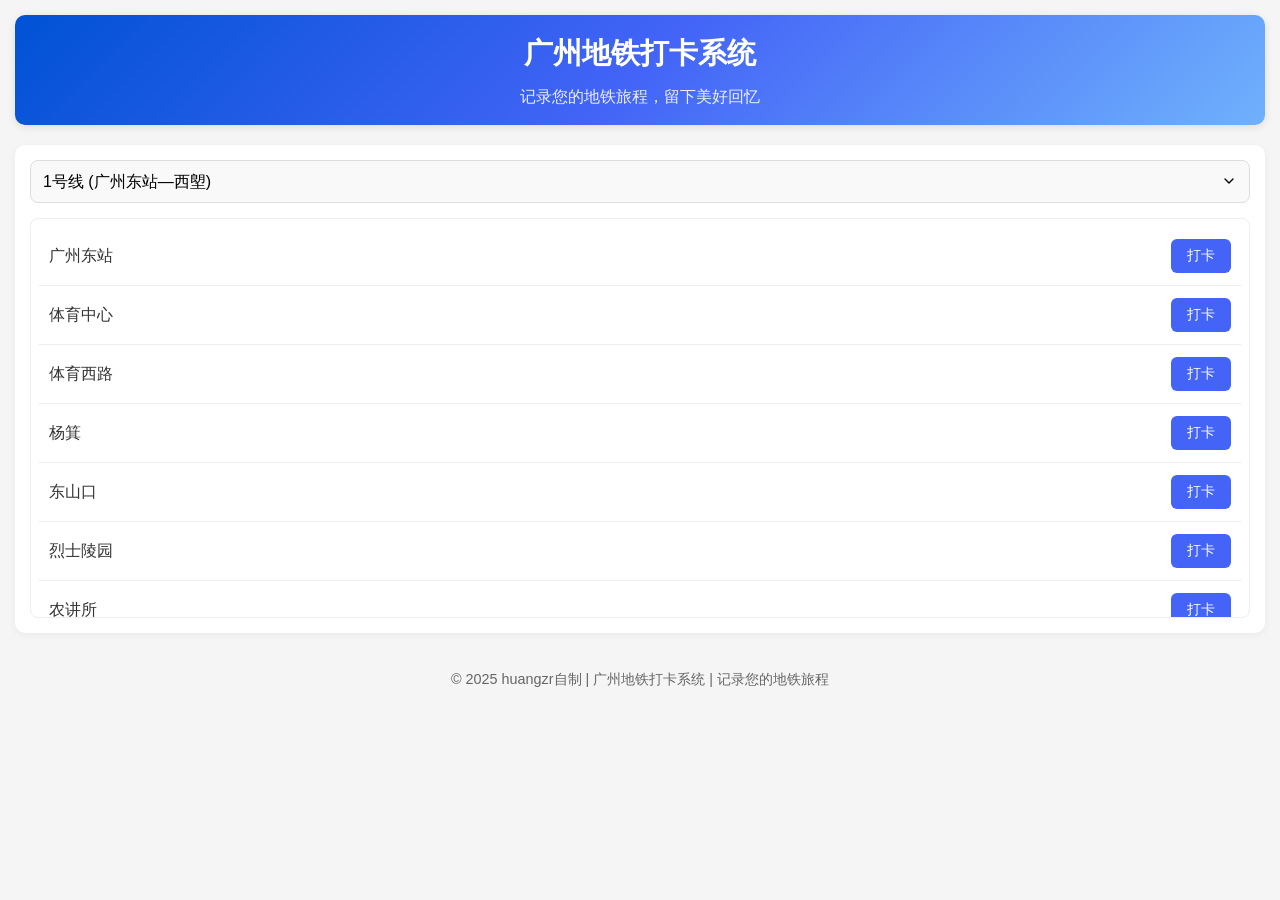
==== gzmtr.html @ 9855e10b "Create gzmtr.html" ====
<!DOCTYPE html>
<html lang="zh-CN">
<head>
    <meta charset="UTF-8">
    <meta name="viewport" content="width=device-width, initial-scale=1.0, maximum-scale=1.0, user-scalable=no">
    <title>广州地铁打卡系统</title>
    <style>
        * {
            margin: 0;
            padding: 0;
            box-sizing: border-box;
            font-family: "PingFang SC", "Helvetica Neue", Arial, sans-serif;
        }
        
        body {
            background-color: #f5f5f5;
            color: #333;
            line-height: 1.6;
            -webkit-tap-highlight-color: transparent;
        }
        
        .container {
            max-width: 100%;
            margin: 0 auto;
            padding: 15px;
        }
        
        header {
            text-align: center;
            margin-bottom: 20px;
            padding: 15px;
            background: linear-gradient(135deg, #0052D4, #4364F7, #6FB1FC);
            color: white;
            border-radius: 10px;
            box-shadow: 0 2px 8px rgba(0, 0, 0, 0.1);
            position: relative;
        }
        
        h1 {
            font-size: 1.8rem;
            margin-bottom: 8px;
        }
        
        .subtitle {
            font-size: 1rem;
            opacity: 0.9;
        }
        
        .main-content {
            display: flex;
            flex-direction: column;
            gap: 20px;
            margin-bottom: 20px;
        }
        
        .station-section {
            background: white;
            border-radius: 10px;
            padding: 15px;
            box-shadow: 0 2px 8px rgba(0, 0, 0, 0.05);
        }
        
        .line-selector {
            margin-bottom: 15px;
        }
        
        select {
            width: 100%;
            padding: 12px;
            border: 1px solid #ddd;
            border-radius: 8px;
            font-size: 16px;
            background-color: #f9f9f9;
            -webkit-appearance: none;
            -moz-appearance: none;
            appearance: none;
            background-image: url("data:image/svg+xml;charset=UTF-8,%3csvg xmlns='http://www.w3.org/2000/svg' viewBox='0 0 24 24' fill='none' stroke='currentColor' stroke-width='2' stroke-linecap='round' stroke-linejoin='round'%3e%3cpolyline points='6 9 12 15 18 9'%3e%3c/polyline%3e%3c/svg%3e");
            background-repeat: no-repeat;
            background-position: right 12px center;
            background-size: 16px;
        }
        
        .station-list {
            max-height: 400px;
            overflow-y: auto;
            border: 1px solid #eee;
            border-radius: 8px;
            padding: 8px;
            -webkit-overflow-scrolling: touch;
        }
        
        .station-item {
            padding: 12px 10px;
            border-bottom: 1px solid #eee;
            display: flex;
            justify-content: space-between;
            align-items: center;
        }
        
        .station-item:last-child {
            border-bottom: none;
        }
        
        .station-item:hover {
            background-color: #f0f8ff;
        }
        
        .checkin-btn {
            background-color: #4364F7;
            color: white;
            border: none;
            padding: 8px 12px;
            border-radius: 6px;
            cursor: pointer;
            font-size: 14px;
            transition: background-color 0.3s;
            min-width: 60px;
        }
        
        .checkin-btn:hover, .checkin-btn:active {
            background-color: #0052D4;
        }
        
        .checked-in {
            color: #28a745;
            font-weight: bold;
        }
        
        .upload-section {
            margin-top: 15px;
            padding: 15px;
            background-color: #f9f9f9;
            border-radius: 8px;
            display: none;
        }
        
        .upload-section.active {
            display: block;
        }
        
        .upload-section h3 {
            margin-bottom: 12px;
            color: #0052D4;
            font-size: 1.1rem;
        }
        
        .upload-btn {
            background-color: #28a745;
            color: white;
            padding: 12px 20px;
            border: none;
            border-radius: 8px;
            cursor: pointer;
            margin-top: 12px;
            font-size: 16px;
            width: 100%;
            display: block;
        }
        
        .upload-btn:hover, .upload-btn:active {
            background-color: #218838;
        }
        
        .progress-bar {
            height: 8px;
            background-color: #e9ecef;
            border-radius: 4px;
            margin-top: 12px;
            overflow: hidden;
        }
        
        .progress {
            height: 100%;
            background-color: #007bff;
            width: 0%;
            transition: width 0.3s;
        }
        
        footer {
            text-align: center;
            padding: 15px;
            margin-top: 20px;
            color: #666;
            font-size: 0.9rem;
        }
        
        /* 移动端优化 */
        @media (max-width: 480px) {
            .container {
                padding: 10px;
            }
            
            header {
                padding: 12px;
            }
            
            h1 {
                font-size: 1.5rem;
            }
            
            .subtitle {
                font-size: 0.9rem;
            }
            
            .station-section {
                padding: 12px;
            }
            
            .station-list {
                max-height: 300px;
            }
            
            .station-item {
                padding: 10px 8px;
                font-size: 0.95rem;
            }
            
            .checkin-btn {
                padding: 6px 10px;
                font-size: 0.9rem;
                min-width: 50px;
            }
        }
        
        /* 触摸优化 */
        button, .station-item {
            transition: transform 0.1s;
        }
        
        button:active, .station-item:active {
            transform: scale(0.98);
        }
        
        /* 防止iOS缩放 */
        input, select, textarea {
            font-size: 16px;
        }
    </style>
</head>
<body>
    <div class="container">
        <header>
            <h1>广州地铁打卡系统</h1>
            <p class="subtitle">记录您的地铁旅程，留下美好回忆</p>
        </header>
        
        <div class="main-content">
            <div class="station-section">
                <div class="line-selector">
                    <select id="line-select">
                        <option value="line1">1号线 (广州东站—西塱)</option>
                        <option value="line2">2号线 (嘉禾望岗—广州南站)</option>
                        <option value="line3">3号线 (天河客运站/机场北—海傍)</option>
                        <option value="line4">4号线 (黄村—南沙客运港)</option>
                        <option value="line5">5号线 (滘口—黄埔新港)</option>
                        <option value="line6">6号线 (浔峰岗—香雪)</option>
                        <option value="line7">7号线 (美的大道—燕山)</option>
                        <option value="line8">8号线 (滘心—万胜围)</option>
                        <option value="line9">9号线 (高增—飞鹅岭)</option>
                        <option value="line10">10号线 (西塱—杨箕东)</option>
                    </select>
                </div>
                
                <div class="station-list" id="station-list">
                    <!-- 站点列表将通过JavaScript动态生成 -->
                </div>
                
                <div class="upload-section" id="upload-section">
                    <h3>上传打卡图片 - <span id="current-station"></span></h3>
                    <input type="file" id="image-upload" accept="image/*">
                    <button class="upload-btn" id="upload-btn">上传并打卡</button>
                    <div class="progress-bar">
                        <div class="progress" id="upload-progress"></div>
                    </div>
                </div>
            </div>
        </div>
        
        <footer>
            <p>© 2025 huangzr自制 | 广州地铁打卡系统 | 记录您的地铁旅程</p>
        </footer>
    </div>

    <script>
        // 地铁线路数据
        const metroLines = {
            line1: {
                name: "1号线",
                stations: ["广州东站", "体育中心", "体育西路", "杨箕", "东山口", "烈士陵园", "农讲所", "公园前", "西门口", "陈家祠", "长寿路", "黄沙", "芳村", "花地湾", "坑口", "西塱"]
            },
            line2: {
                name: "2号线",
                stations: ["嘉禾望岗", "白云文化广场", "白云公园", "飞翔公园", "三元里", "广州火车站", "越秀公园", "纪念堂", "公园前", "海珠广场", "市二宫", "江南西", "昌岗", "江泰路", "东晓南", "南洲", "洛溪", "南浦", "会江", "石壁", "广州南站"]
            },
            line3: {
                name: "3号线",
                stations: ["天河客运站", "五山", "华师", "岗顶", "石牌桥", "体育西路", "珠江新城", "广州塔", "客村", "大塘", "沥滘", "厦滘", "大石", "汉溪长隆", "市桥", "番禺广场", "海傍"]
            },
            line4: {
                name: "4号线",
                stations: ["黄村", "车陂", "车陂南", "万胜围", "官洲", "大学城北", "大学城南", "新造", "石碁", "海傍", "低涌", "东涌", "庆盛", "黄阁汽车城", "黄阁", "蕉门", "金洲", "飞沙角", "广隆", "大涌", "塘坑", "南横", "南沙客运港"]
            },
            line5: {
                name: "5号线",
                stations: ["滘口", "坦尾", "中山八", "西场", "西村", "广州火车站", "小北", "淘金", "区庄", "动物园", "杨箕", "五羊邨", "珠江新城", "猎德", "潭村", "员村", "科韵路", "车陂南", "东圃", "三溪", "鱼珠", "大沙地", "大沙东", "文冲", "双沙", "庙头", "夏园", "保盈大道", "夏港", "黄埔新港"]
            },
            line6: {
                name: "6号线",
                stations: ["浔峰岗", "横沙", "沙贝", "河沙", "坦尾", "如意坊", "黄沙", "文化公园", "一德路", "海珠广场", "北京路", "团一大广场", "东湖", "东山口", "区庄", "黄花岗", "沙河顶", "天平架", "燕塘", "天河客运站", "长湴", "植物园", "龙洞", "柯木塱", "高塘石", "黄陂", "金峰", "暹岗", "苏元", "萝岗", "香雪"]
            },
            line7: {
                name: "7号线",
                stations: ["美的大道", "北滘公园", "美的", "南涌", "锦龙", "陈村", "陈村北", "大洲", "广州南站", "石壁", "谢村", "钟村", "汉溪长隆", "南村万博", "员岗", "板桥", "大学城南", "深井", "长洲", "裕丰围", "大沙东", "姬堂", "加庄", "科丰路", "萝岗", "水西", "燕山"]
            },
            line8: {
                name: "8号线",
                stations: ["万胜围", "琶洲", "新港东", "磨碟沙", "赤岗", "客村", "鹭江", "中大", "晓港", "昌岗", "宝岗大道", "沙园", "凤凰新村", "同福西", "文化公园", "华林寺", "陈家祠", "彩虹桥", "西村", "鹅掌坦", "同德", "上步", "聚龙", "石潭", "小坪", "石井", "亭岗", "滘心"]
            },
            line9: {
                name: "9号线",
                stations: ["飞鹅岭", "花都汽车城", "广州北站", "花城路", "花果山公园", "花都广场", "马鞍山公园", "莲塘", "清布", "清塘", "高增"]
            },
            line10: {
                name: "10号线",
                stations: ["西塱", "花围", "东沙", "大干围", "工业大道南", "东晓南", "五凤", "中大南门", "滨江东路", "东湖", "五羊邨", "杨箕东"]
            }
        };

        // 当前选中的线路和站点
        let currentLine = 'line1';
        let currentStation = null;

        // 初始化页面
        document.addEventListener('DOMContentLoaded', function() {
            // 初始化线路选择
            const lineSelect = document.getElementById('line-select');
            lineSelect.addEventListener('change', function() {
                currentLine = this.value;
                loadStations(currentLine);
            });

            // 初始化上传按钮
            const uploadBtn = document.getElementById('upload-btn');
            uploadBtn.addEventListener('click', handleUpload);

            // 加载默认线路的站点
            loadStations(currentLine);
        });

        // 加载站点列表
        function loadStations(line) {
            const stationList = document.getElementById('station-list');
            stationList.innerHTML = '';
            
            const stations = metroLines[line].stations;
            
            stations.forEach(station => {
                const stationItem = document.createElement('div');
                stationItem.className = 'station-item';
                
                // 检查是否已打卡
                const isChecked = localStorage.getItem(`${line}-${station}`);
                
                stationItem.innerHTML = `
                    <span class="${isChecked ? 'checked-in' : ''}">${station}</span>
                    <button class="checkin-btn" data-station="${station}">打卡</button>
                `;
                
                stationList.appendChild(stationItem);
            });
            
            // 添加打卡按钮事件监听
            document.querySelectorAll('.checkin-btn').forEach(btn => {
                btn.addEventListener('click', function() {
                    currentStation = this.getAttribute('data-station');
                    showUploadSection(currentStation);
                });
            });
        }

        // 显示上传区域
        function showUploadSection(station) {
            const uploadSection = document.getElementById('upload-section');
            const currentStationSpan = document.getElementById('current-station');
            
            currentStationSpan.textContent = station;
            uploadSection.classList.add('active');
            
            // 滚动到上传区域
            uploadSection.scrollIntoView({ behavior: 'smooth', block: 'nearest' });
        }

        // 处理上传
        function handleUpload() {
            const fileInput = document.getElementById('image-upload');
            const progressBar = document.getElementById('upload-progress');
            
            if (!fileInput.files.length) {
                alert('请选择要上传的图片');
                return;
            }
            
            // 模拟上传过程
            let progress = 0;
            const interval = setInterval(() => {
                progress += 10;
                progressBar.style.width = `${progress}%`;
                
                if (progress >= 100) {
                    clearInterval(interval);
                    
                    // 保存打卡记录
                    localStorage.setItem(`${currentLine}-${currentStation}`, 'true');
                    
                    // 更新UI
                    loadStations(currentLine);
                    
                    // 隐藏上传区域
                    document.getElementById('upload-section').classList.remove('active');
                    fileInput.value = '';
                    progressBar.style.width = '0%';
                    
                    alert('打卡成功！');
                }
            }, 100);
        }
    </script>
</body>
</html>
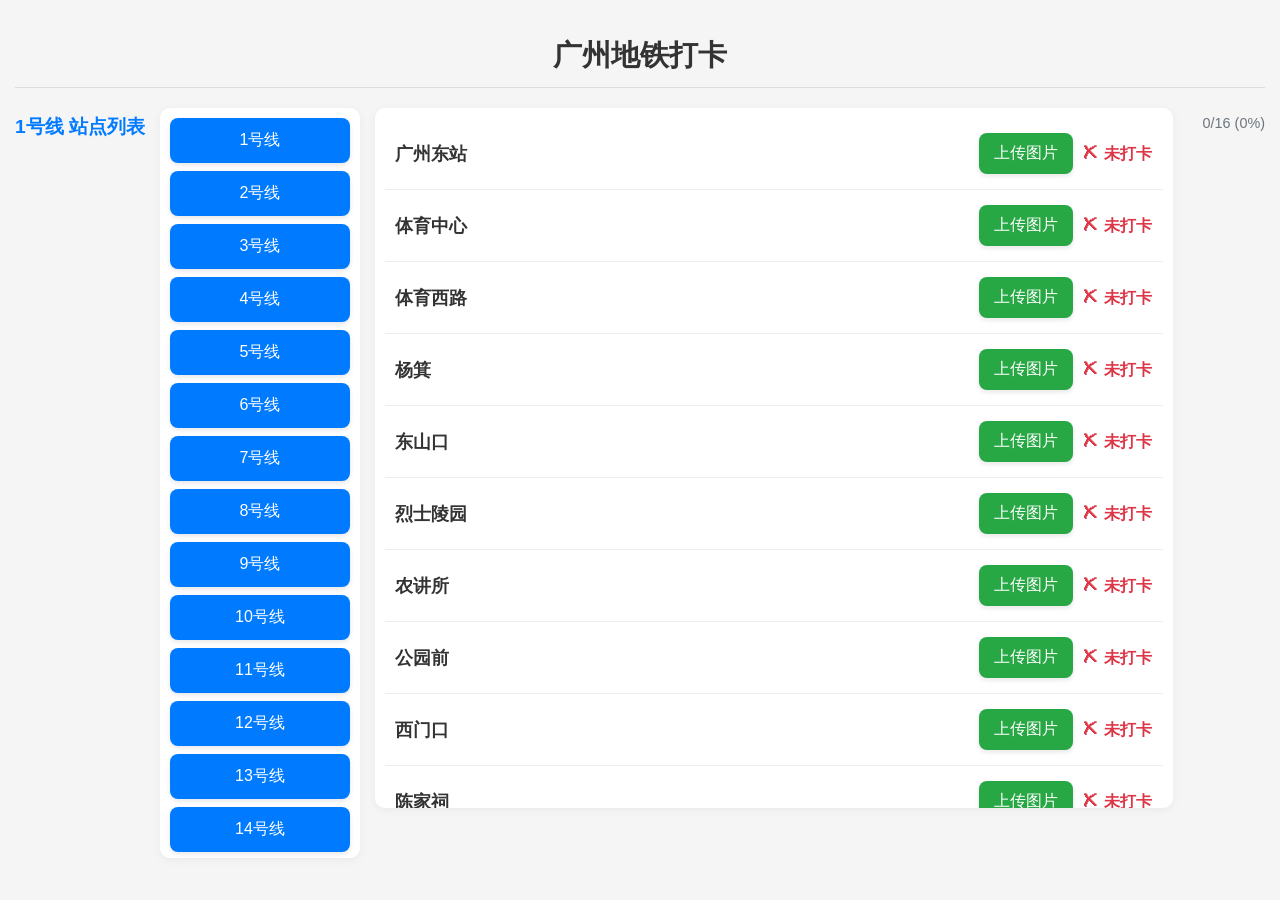
==== commit e8f723b9: "Update gzmtr.html" ====
--- a/gzmtr.html
+++ b/gzmtr.html
@@ -1,429 +1,372 @@
 <!DOCTYPE html>
 <html lang="zh-CN">
 <head>
-    <meta charset="UTF-8">
-    <meta name="viewport" content="width=device-width, initial-scale=1.0, maximum-scale=1.0, user-scalable=no">
-    <title>广州地铁打卡系统</title>
-    <style>
-        * {
-            margin: 0;
-            padding: 0;
-            box-sizing: border-box;
-            font-family: "PingFang SC", "Helvetica Neue", Arial, sans-serif;
-        }
-        
-        body {
-            background-color: #f5f5f5;
-            color: #333;
-            line-height: 1.6;
-            -webkit-tap-highlight-color: transparent;
-        }
-        
-        .container {
-            max-width: 100%;
-            margin: 0 auto;
-            padding: 15px;
-        }
-        
-        header {
-            text-align: center;
-            margin-bottom: 20px;
-            padding: 15px;
-            background: linear-gradient(135deg, #0052D4, #4364F7, #6FB1FC);
-            color: white;
-            border-radius: 10px;
-            box-shadow: 0 2px 8px rgba(0, 0, 0, 0.1);
-            position: relative;
-        }
-        
-        h1 {
-            font-size: 1.8rem;
-            margin-bottom: 8px;
-        }
-        
-        .subtitle {
-            font-size: 1rem;
-            opacity: 0.9;
-        }
-        
-        .main-content {
-            display: flex;
-            flex-direction: column;
-            gap: 20px;
-            margin-bottom: 20px;
-        }
-        
-        .station-section {
-            background: white;
-            border-radius: 10px;
-            padding: 15px;
-            box-shadow: 0 2px 8px rgba(0, 0, 0, 0.05);
-        }
-        
-        .line-selector {
-            margin-bottom: 15px;
-        }
-        
-        select {
-            width: 100%;
-            padding: 12px;
-            border: 1px solid #ddd;
-            border-radius: 8px;
-            font-size: 16px;
-            background-color: #f9f9f9;
-            -webkit-appearance: none;
-            -moz-appearance: none;
-            appearance: none;
-            background-image: url("data:image/svg+xml;charset=UTF-8,%3csvg xmlns='http://www.w3.org/2000/svg' viewBox='0 0 24 24' fill='none' stroke='currentColor' stroke-width='2' stroke-linecap='round' stroke-linejoin='round'%3e%3cpolyline points='6 9 12 15 18 9'%3e%3c/polyline%3e%3c/svg%3e");
-            background-repeat: no-repeat;
-            background-position: right 12px center;
-            background-size: 16px;
-        }
-        
-        .station-list {
-            max-height: 400px;
-            overflow-y: auto;
-            border: 1px solid #eee;
-            border-radius: 8px;
-            padding: 8px;
-            -webkit-overflow-scrolling: touch;
-        }
-        
-        .station-item {
-            padding: 12px 10px;
-            border-bottom: 1px solid #eee;
-            display: flex;
-            justify-content: space-between;
-            align-items: center;
-        }
-        
-        .station-item:last-child {
-            border-bottom: none;
-        }
-        
-        .station-item:hover {
-            background-color: #f0f8ff;
-        }
-        
-        .checkin-btn {
-            background-color: #4364F7;
-            color: white;
-            border: none;
-            padding: 8px 12px;
-            border-radius: 6px;
-            cursor: pointer;
-            font-size: 14px;
-            transition: background-color 0.3s;
-            min-width: 60px;
-        }
-        
-        .checkin-btn:hover, .checkin-btn:active {
-            background-color: #0052D4;
-        }
-        
-        .checked-in {
-            color: #28a745;
-            font-weight: bold;
-        }
-        
-        .upload-section {
-            margin-top: 15px;
-            padding: 15px;
-            background-color: #f9f9f9;
-            border-radius: 8px;
-            display: none;
-        }
-        
-        .upload-section.active {
-            display: block;
-        }
-        
-        .upload-section h3 {
-            margin-bottom: 12px;
-            color: #0052D4;
-            font-size: 1.1rem;
-        }
-        
-        .upload-btn {
-            background-color: #28a745;
-            color: white;
-            padding: 12px 20px;
-            border: none;
-            border-radius: 8px;
-            cursor: pointer;
-            margin-top: 12px;
-            font-size: 16px;
-            width: 100%;
-            display: block;
-        }
-        
-        .upload-btn:hover, .upload-btn:active {
-            background-color: #218838;
-        }
-        
-        .progress-bar {
-            height: 8px;
-            background-color: #e9ecef;
-            border-radius: 4px;
-            margin-top: 12px;
-            overflow: hidden;
-        }
-        
-        .progress {
-            height: 100%;
-            background-color: #007bff;
-            width: 0%;
-            transition: width 0.3s;
-        }
-        
-        footer {
-            text-align: center;
-            padding: 15px;
-            margin-top: 20px;
-            color: #666;
-            font-size: 0.9rem;
-        }
-        
-        /* 移动端优化 */
-        @media (max-width: 480px) {
-            .container {
-                padding: 10px;
-            }
-            
-            header {
-                padding: 12px;
-            }
-            
-            h1 {
-                font-size: 1.5rem;
-            }
-            
-            .subtitle {
-                font-size: 0.9rem;
-            }
-            
-            .station-section {
-                padding: 12px;
-            }
-            
-            .station-list {
-                max-height: 300px;
-            }
-            
-            .station-item {
-                padding: 10px 8px;
-                font-size: 0.95rem;
-            }
-            
-            .checkin-btn {
-                padding: 6px 10px;
-                font-size: 0.9rem;
-                min-width: 50px;
-            }
-        }
-        
-        /* 触摸优化 */
-        button, .station-item {
-            transition: transform 0.1s;
-        }
-        
-        button:active, .station-item:active {
-            transform: scale(0.98);
-        }
-        
-        /* 防止iOS缩放 */
-        input, select, textarea {
-            font-size: 16px;
-        }
-    </style>
+  <meta charset="UTF-8">
+  <meta name="viewport" content="width=device-width, initial-scale=1.0, maximum-scale=1.0, user-scalable=no">
+  <title>广州地铁打卡</title>
+  <style>
+    * {
+      box-sizing: border-box;
+    }
+    body {
+      font-family: -apple-system, BlinkMacSystemFont, "Segoe UI", Roboto, Helvetica, Arial, sans-serif;
+      margin: 0;
+      padding: 15px;
+      background-color: #f5f5f5;
+      color: #333;
+      font-size: 16px;
+      line-height: 1.5;
+    }
+    h1 {
+      text-align: center;
+      color: #333;
+      font-size: 1.8rem;
+      margin-bottom: 20px;
+      padding-bottom: 10px;
+      border-bottom: 1px solid #ddd;
+    }
+    .container {
+      display: flex;
+      flex-direction: column;
+      gap: 15px;
+    }
+    #lines-list {
+      background-color: #fff;
+      padding: 10px;
+      border-radius: 10px;
+      box-shadow: 0 2px 10px rgba(0,0,0,0.05);
+      overflow-x: auto;
+      display: flex;
+      flex-wrap: nowrap;
+      gap: 8px;
+      padding-bottom: 15px;
+      margin-bottom: 5px;
+    }
+    #stations-list {
+      background-color: #fff;
+      padding: 10px;
+      border-radius: 10px;
+      box-shadow: 0 2px 10px rgba(0,0,0,0.05);
+      max-height: calc(100vh - 200px);
+      overflow-y: auto;
+    }
+    .line-button {
+      padding: 12px 15px;
+      border: none;
+      background-color: #007bff;
+      color: white;
+      border-radius: 8px;
+      cursor: pointer;
+      text-align: center;
+      font-size: 1rem;
+      min-width: 80px;
+      flex-shrink: 0;
+      box-shadow: 0 2px 5px rgba(0,0,0,0.1);
+    }
+    .line-button:hover, .line-button:active {
+      background-color: #0056b3;
+    }
+    .station {
+      display: flex;
+      align-items: center;
+      padding: 15px 10px;
+      border-bottom: 1px solid #eee;
+    }
+    .station:last-child {
+      border-bottom: none;
+    }
+    .station-name {
+      flex: 1;
+      font-weight: bold;
+      font-size: 1.1rem;
+    }
+    .upload-button {
+      padding: 10px 15px;
+      background-color: #28a745;
+      color: white;
+      border: none;
+      border-radius: 8px;
+      cursor: pointer;
+      font-size: 1rem;
+      box-shadow: 0 2px 5px rgba(0,0,0,0.1);
+    }
+    .upload-button:hover, .upload-button:active {
+      background-color: #218838;
+    }
+    .status {
+      margin-left: 10px;
+      font-weight: bold;
+      font-size: 1rem;
+      min-width: 70px;
+      text-align: center;
+    }
+    .status.checked {
+      color: #28a745;
+    }
+    .status.not-checked {
+      color: #dc3545;
+    }
+    .current-line {
+      text-align: center;
+      font-weight: bold;
+      font-size: 1.2rem;
+      margin: 5px 0 15px;
+      color: #007bff;
+    }
+    .progress-bar {
+      height: 8px;
+      background-color: #e9ecef;
+      border-radius: 4px;
+      margin-top: 10px;
+      overflow: hidden;
+    }
+    .progress {
+      height: 100%;
+      background-color: #28a745;
+      border-radius: 4px;
+      transition: width 0.3s ease;
+    }
+    .progress-text {
+      text-align: right;
+      font-size: 0.9rem;
+      color: #6c757d;
+      margin-top: 5px;
+    }
+    .line-selector {
+      display: none;
+    }
+    
+    /* 小屏幕设备 */
+    @media (max-width: 480px) {
+      body {
+        padding: 10px;
+        font-size: 14px;
+      }
+      h1 {
+        font-size: 1.5rem;
+      }
+      .line-button {
+        padding: 10px 12px;
+        font-size: 0.9rem;
+        min-width: 70px;
+      }
+      .station-name {
+        font-size: 1rem;
+      }
+      .upload-button {
+        padding: 8px 12px;
+        font-size: 0.9rem;
+      }
+      .status {
+        font-size: 0.9rem;
+        min-width: 60px;
+      }
+    }
+    
+    /* 横屏模式 */
+    @media (min-width: 768px) and (orientation: landscape) {
+      .container {
+        flex-direction: row;
+      }
+      #lines-list {
+        flex: 1;
+        max-width: 200px;
+        flex-direction: column;
+        overflow-y: auto;
+        max-height: calc(100vh - 150px);
+      }
+      #stations-list {
+        flex: 3;
+      }
+    }
+  </style>
 </head>
 <body>
-    <div class="container">
-        <header>
-            <h1>广州地铁打卡系统</h1>
-            <p class="subtitle">记录您的地铁旅程，留下美好回忆</p>
-        </header>
+  <h1>广州地铁打卡</h1>
+  <div class="container">
+    <div class="current-line" id="current-line">请选择线路</div>
+    <div id="lines-list"></div>
+    <div id="stations-list"></div>
+    <div class="progress-bar">
+      <div class="progress" id="progress-bar"></div>
+    </div>
+    <div class="progress-text" id="progress-text">0/0 (0%)</div>
+  </div>
+
+  <script>
+    // 广州地铁线路数据
+    const lines = [
+      {
+        name: "1号线",
+        stations: ["广州东站", "体育中心", "体育西路", "杨箕", "东山口", "烈士陵园", "农讲所", "公园前", "西门口", "陈家祠", "长寿路", "黄沙", "芳村", "花地湾", "坑口", "西塱"]
+      },
+      {
+        name: "2号线",
+        stations: ["广州南站", "石壁", "会江", "南浦", "洛溪", "南洲", "东晓南", "江泰路", "昌岗", "江南西", "市二宫", "海珠广场", "公园前", "纪念堂", "越秀公园", "广州火车站", "三元里", "飞翔公园", "白云公园", "白云文化广场", "萧岗", "江夏", "黄边", "嘉禾望岗"]
+      },
+      {
+        name: "3号线",
+        stations: ["天河客运站", "五山", "华师", "岗顶", "石牌桥", "体育西路", "珠江新城", "广州塔", "客村", "大塘", "沥滘", "厦滘", "大石", "汉溪长隆", "市桥", "番禺广场", "海傍", "海涌路", "石碁南", "傍江", "林和西", "燕塘", "梅花园", "京溪南方医院", "同和", "永泰", "白云大道北", "嘉禾望岗", "龙归", "人和", "高增", "机场南（1号航站楼）", "机场北（2号航站楼）"]
+      },
+      {
+        name: "4号线",
+        stations: ["黄村", "车陂", "车陂南", "万胜围", "官洲", "大学城北", "大学城南", "新造", "石碁", "海傍", "低涌", "东涌", "庆盛", "黄阁汽车城", "黄阁", "蕉门", "金洲", "飞沙角", "广隆", "大涌", "塘坑", "南横", "南沙客运港"]
+      },
+      {
+        name: "5号线",
+        stations: ["滘口", "坦尾", "中山八", "西场", "西村", "广州火车站", "小北", "淘金", "区庄", "动物园", "杨箕", "五羊邨", "珠江新城", "猎德", "潭村", "员村", "科韵路", "车陂南", "东圃", "三溪", "鱼珠", "大沙地", "大沙东", "文冲", "双沙", "庙头", "夏园", "保盈大道", "夏港", "黄埔新港"]
+      },
+      {
+        name: "6号线",
+        stations: ["浔峰岗", "横沙", "沙贝", "河沙", "坦尾", "如意坊", "黄沙", "文化公园", "一德路", "海珠广场", "北京路", "团一大广场", "东湖", "东山口", "区庄", "黄花岗", "沙河顶", "天平架", "燕塘", "天河客运站", "长湴", "植物园", "龙洞", "柯木塱", "高塘石", "黄陂", "金峰", "暹岗", "苏元", "萝岗", "香雪"]
+      },
+      {
+        name: "7号线",
+        stations: ["美的大道", "北滘公园", "美的", "南涌", "锦龙", "陈村", "陈村北", "大洲", "广州南站", "石壁", "谢村", "钟村", "汉溪长隆", "南村万博", "员岗", "板桥", "大学城南", "深井", "长洲", "裕丰围", "大沙东", "姬堂", "加庄", "科丰路", "萝岗", "水西", "燕山"]
+      },
+      {
+        name: "8号线",
+        stations: ["万胜围", "琶洲", "新港东", "磨碟沙", "赤岗", "客村", "鹭江", "中大", "晓港", "昌岗", "宝岗大道", "沙园", "凤凰新村", "同福西", "文化公园", "华林寺", "陈家祠", "彩虹桥", "西村", "鹅掌坦", "同德", "上步", "聚龙", "石潭", "小坪", "石井", "亭岗", "滘心"]
+      },
+      {
+        name: "9号线",
+        stations: ["飞鹅岭", "花都汽车城", "广州北站", "花城路", "花果山公园", "花都广场", "马鞍山公园", "莲塘", "清布", "清塘", "高增"]
+      },
+      {
+        name: "10号线",
+        stations: ["西塱", "花围", "东沙", "大干围", "工业大道南", "东晓南", "五凤", "中大南门", "滨江东路", "东湖", "五羊邨", "杨箕东", "天河路", "石牌桥", "岗顶", "华师", "五山", "天河客运站"]
+      },
+      {
+        name: "11号线",
+        stations: ["赤沙", "琶洲", "员村", "天河公园", "华景路", "华师", "龙口西", "广州东站", "沙河", "云台花园", "大金钟路", "中医药大学", "梓元岗", "广州火车站", "流花", "彩虹桥", "中山八", "如意坊", "石围塘", "芳村", "大冲口", "沙涌", "鹤洞东", "棣园", "燕岗", "江泰路", "五凤", "逸景路", "上涌", "大塘", "龙潭"]
+      },
+      {
+        name: "12号线",
+        stations: ["浔峰岗", "浔峰岗北", "西洲", "聚龙", "广州白云站", "棠涌", "新市墟", "白云文化广场", "广州体育馆", "景泰", "柯子岭", "中医药大学", "麓湖", "建设六马路", "烈士陵园", "东湖", "二沙岛", "赤岗塔", "赤岗", "赤沙北", "赤沙", "北山", "官洲", "大学城北", "大学城南"]
+      },
+      {
+        name: "13号线",
+        stations: ["鱼珠", "裕丰围", "双岗", "南海神庙", "夏园", "南岗", "沙村", "白江", "新塘", "官湖", "新沙", "天河公园", "棠下", "车陂", "天河珠村", "朝阳", "庆丰", "凰岗", "西洲", "松溪", "罗冲围", "西场", "彩虹桥", "纪念堂", "建设六马路"]
+      },
+      {
+        name: "14号线",
+        stations: ["嘉禾望岗", "白云东平", "夏良", "太和", "竹料", "钟落潭", "马沥", "新和", "太平", "神岗", "赤草", "从化客运站", "东风", "红卫", "新南", "枫下", "知识城", "何棠下", "旺村", "汤村", "镇龙北", "极龙"]
+      },
+      {
+        name: "18号线",
+        stations: ["万顷沙", "横沥", "番禺广场", "南村万博", "沙溪", "龙潭", "磨碟沙", "冼村"]
+      },
+      {
+        name: "21号线",
+        stations: ["天河公园", "棠东", "黄村", "大观南路", "天河智慧城", "神舟路", "科学城", "苏元", "水西", "长平", "金坑", "镇龙西", "极龙", "中新", "坑贝", "极岗", "朱村", "山田", "钟岗", "增城广场"]
+      },
+      {
+        name: "22号线",
+        stations: ["番禺广场", "市广路", "极州南站", "陈头岗", "南浦西", "南漖", "西塱", "芳村", "彩虹桥", "广州火车站", "广州白云站", "夏茅", "白云城市中心", "方石", "人和", "机场东（3号航站楼）"]
+      },
+      {
+        name: "广佛线",
+        stations: ["新城东", "东平", "世纪莲", "澜石", "魁奇路", "季华园", "同济路", "祖庙", "普君北路", "朝安", "桂城", "南桂极", "虫雷岗", "千灯湖", "金融高新区", "龙溪", "菊树", "西塱", "鹤洞", "沙涌", "沙园", "燕岗", "石溪", "南洲", "沥滘"]
+      },
+      {
+        name: "APM线",
+        stations: ["广州塔", "海心沙", "大剧院", "花城大道", "妇儿中心", "黄埔大道", "天河南", "体育中心南", "林和西"]
+      }
+    ];
+
+    let currentLine = null; // 当前显示的线路
+
+    // 初始化：渲染线路列表
+    function renderLines() {
+      const linesList = document.getElementById('lines-list');
+      linesList.innerHTML = ''; // 清空
+      lines.forEach(line => {
+        const button = document.createElement('button');
+        button.className = 'line-button';
+        button.textContent = line.name;
+        button.onclick = () => renderStations(line);
+        linesList.appendChild(button);
+      });
+    }
+
+    // 渲染站点列表
+    function renderStations(line) {
+      currentLine = line;
+      document.getElementById('current-line').textContent = `${line.name} 站点列表`;
+      
+      const stationsList = document.getElementById('stations-list');
+      stationsList.innerHTML = ''; // 清空
+      
+      let checkedCount = 0;
+      
+      line.stations.forEach(station => {
+        const key = `${line.name}-${station}`;
+        const isChecked = localStorage.getItem(key) === 'true';
+        if (isChecked) checkedCount++;
         
-        <div class="main-content">
-            <div class="station-section">
-                <div class="line-selector">
-                    <select id="line-select">
-                        <option value="line1">1号线 (广州东站—西塱)</option>
-                        <option value="line2">2号线 (嘉禾望岗—广州南站)</option>
-                        <option value="line3">3号线 (天河客运站/机场北—海傍)</option>
-                        <option value="line4">4号线 (黄村—南沙客运港)</option>
-                        <option value="line5">5号线 (滘口—黄埔新港)</option>
-                        <option value="line6">6号线 (浔峰岗—香雪)</option>
-                        <option value="line7">7号线 (美的大道—燕山)</option>
-                        <option value="line8">8号线 (滘心—万胜围)</option>
-                        <option value="line9">9号线 (高增—飞鹅岭)</option>
-                        <option value="line10">10号线 (西塱—杨箕东)</option>
-                    </select>
-                </div>
-                
-                <div class="station-list" id="station-list">
-                    <!-- 站点列表将通过JavaScript动态生成 -->
-                </div>
-                
-                <div class="upload-section" id="upload-section">
-                    <h3>上传打卡图片 - <span id="current-station"></span></h3>
-                    <input type="file" id="image-upload" accept="image/*">
-                    <button class="upload-btn" id="upload-btn">上传并打卡</button>
-                    <div class="progress-bar">
-                        <div class="progress" id="upload-progress"></div>
-                    </div>
-                </div>
-            </div>
-        </div>
-        
-        <footer>
-            <p>© 2025 huangzr自制 | 广州地铁打卡系统 | 记录您的地铁旅程</p>
-        </footer>
-    </div>
-
-    <script>
-        // 地铁线路数据
-        const metroLines = {
-            line1: {
-                name: "1号线",
-                stations: ["广州东站", "体育中心", "体育西路", "杨箕", "东山口", "烈士陵园", "农讲所", "公园前", "西门口", "陈家祠", "长寿路", "黄沙", "芳村", "花地湾", "坑口", "西塱"]
-            },
-            line2: {
-                name: "2号线",
-                stations: ["嘉禾望岗", "白云文化广场", "白云公园", "飞翔公园", "三元里", "广州火车站", "越秀公园", "纪念堂", "公园前", "海珠广场", "市二宫", "江南西", "昌岗", "江泰路", "东晓南", "南洲", "洛溪", "南浦", "会江", "石壁", "广州南站"]
-            },
-            line3: {
-                name: "3号线",
-                stations: ["天河客运站", "五山", "华师", "岗顶", "石牌桥", "体育西路", "珠江新城", "广州塔", "客村", "大塘", "沥滘", "厦滘", "大石", "汉溪长隆", "市桥", "番禺广场", "海傍"]
-            },
-            line4: {
-                name: "4号线",
-                stations: ["黄村", "车陂", "车陂南", "万胜围", "官洲", "大学城北", "大学城南", "新造", "石碁", "海傍", "低涌", "东涌", "庆盛", "黄阁汽车城", "黄阁", "蕉门", "金洲", "飞沙角", "广隆", "大涌", "塘坑", "南横", "南沙客运港"]
-            },
-            line5: {
-                name: "5号线",
-                stations: ["滘口", "坦尾", "中山八", "西场", "西村", "广州火车站", "小北", "淘金", "区庄", "动物园", "杨箕", "五羊邨", "珠江新城", "猎德", "潭村", "员村", "科韵路", "车陂南", "东圃", "三溪", "鱼珠", "大沙地", "大沙东", "文冲", "双沙", "庙头", "夏园", "保盈大道", "夏港", "黄埔新港"]
-            },
-            line6: {
-                name: "6号线",
-                stations: ["浔峰岗", "横沙", "沙贝", "河沙", "坦尾", "如意坊", "黄沙", "文化公园", "一德路", "海珠广场", "北京路", "团一大广场", "东湖", "东山口", "区庄", "黄花岗", "沙河顶", "天平架", "燕塘", "天河客运站", "长湴", "植物园", "龙洞", "柯木塱", "高塘石", "黄陂", "金峰", "暹岗", "苏元", "萝岗", "香雪"]
-            },
-            line7: {
-                name: "7号线",
-                stations: ["美的大道", "北滘公园", "美的", "南涌", "锦龙", "陈村", "陈村北", "大洲", "广州南站", "石壁", "谢村", "钟村", "汉溪长隆", "南村万博", "员岗", "板桥", "大学城南", "深井", "长洲", "裕丰围", "大沙东", "姬堂", "加庄", "科丰路", "萝岗", "水西", "燕山"]
-            },
-            line8: {
-                name: "8号线",
-                stations: ["万胜围", "琶洲", "新港东", "磨碟沙", "赤岗", "客村", "鹭江", "中大", "晓港", "昌岗", "宝岗大道", "沙园", "凤凰新村", "同福西", "文化公园", "华林寺", "陈家祠", "彩虹桥", "西村", "鹅掌坦", "同德", "上步", "聚龙", "石潭", "小坪", "石井", "亭岗", "滘心"]
-            },
-            line9: {
-                name: "9号线",
-                stations: ["飞鹅岭", "花都汽车城", "广州北站", "花城路", "花果山公园", "花都广场", "马鞍山公园", "莲塘", "清布", "清塘", "高增"]
-            },
-            line10: {
-                name: "10号线",
-                stations: ["西塱", "花围", "东沙", "大干围", "工业大道南", "东晓南", "五凤", "中大南门", "滨江东路", "东湖", "五羊邨", "杨箕东"]
-            }
-        };
-
-        // 当前选中的线路和站点
-        let currentLine = 'line1';
-        let currentStation = null;
-
-        // 初始化页面
-        document.addEventListener('DOMContentLoaded', function() {
-            // 初始化线路选择
-            const lineSelect = document.getElementById('line-select');
-            lineSelect.addEventListener('change', function() {
-                currentLine = this.value;
-                loadStations(currentLine);
-            });
-
-            // 初始化上传按钮
-            const uploadBtn = document.getElementById('upload-btn');
-            uploadBtn.addEventListener('click', handleUpload);
-
-            // 加载默认线路的站点
-            loadStations(currentLine);
-        });
-
-        // 加载站点列表
-        function loadStations(line) {
-            const stationList = document.getElementById('station-list');
-            stationList.innerHTML = '';
-            
-            const stations = metroLines[line].stations;
-            
-            stations.forEach(station => {
-                const stationItem = document.createElement('div');
-                stationItem.className = 'station-item';
-                
-                // 检查是否已打卡
-                const isChecked = localStorage.getItem(`${line}-${station}`);
-                
-                stationItem.innerHTML = `
-                    <span class="${isChecked ? 'checked-in' : ''}">${station}</span>
-                    <button class="checkin-btn" data-station="${station}">打卡</button>
-                `;
-                
-                stationList.appendChild(stationItem);
-            });
-            
-            // 添加打卡按钮事件监听
-            document.querySelectorAll('.checkin-btn').forEach(btn => {
-                btn.addEventListener('click', function() {
-                    currentStation = this.getAttribute('data-station');
-                    showUploadSection(currentStation);
-                });
-            });
-        }
-
-        // 显示上传区域
-        function showUploadSection(station) {
-            const uploadSection = document.getElementById('upload-section');
-            const currentStationSpan = document.getElementById('current-station');
-            
-            currentStationSpan.textContent = station;
-            uploadSection.classList.add('active');
-            
-            // 滚动到上传区域
-            uploadSection.scrollIntoView({ behavior: 'smooth', block: 'nearest' });
-        }
-
-        // 处理上传
-        function handleUpload() {
-            const fileInput = document.getElementById('image-upload');
-            const progressBar = document.getElementById('upload-progress');
-            
-            if (!fileInput.files.length) {
-                alert('请选择要上传的图片');
-                return;
-            }
-            
-            // 模拟上传过程
-            let progress = 0;
-            const interval = setInterval(() => {
-                progress += 10;
-                progressBar.style.width = `${progress}%`;
-                
-                if (progress >= 100) {
-                    clearInterval(interval);
-                    
-                    // 保存打卡记录
-                    localStorage.setItem(`${currentLine}-${currentStation}`, 'true');
-                    
-                    // 更新UI
-                    loadStations(currentLine);
-                    
-                    // 隐藏上传区域
-                    document.getElementById('upload-section').classList.remove('active');
-                    fileInput.value = '';
-                    progressBar.style.width = '0%';
-                    
-                    alert('打卡成功！');
-                }
-            }, 100);
-        }
-    </script>
+        const stationDiv = document.createElement('div');
+        stationDiv.className = 'station';
+
+        const nameSpan = document.createElement('span');
+        nameSpan.className = 'station-name';
+        nameSpan.textContent = station;
+
+        const fileInput = document.createElement('input');
+        fileInput.type = 'file';
+        fileInput.accept = 'image/*';
+        fileInput.style.display = 'none';
+        fileInput.id = `file-${key}`;
+        fileInput.onchange = () => handleUpload(line.name, station);
+
+        const uploadButton = document.createElement('button');
+        uploadButton.className = 'upload-button';
+        uploadButton.textContent = '上传图片';
+        uploadButton.onclick = () => fileInput.click();
+
+        const statusSpan = document.createElement('span');
+        statusSpan.className = isChecked ? 'status checked' : 'status not-checked';
+        statusSpan.textContent = isChecked ? '✓ 已打卡' : '✗ 未打卡';
+
+        stationDiv.appendChild(nameSpan);
+        stationDiv.appendChild(uploadButton);
+        stationDiv.appendChild(fileInput);
+        stationDiv.appendChild(statusSpan);
+        stationsList.appendChild(stationDiv);
+      });
+      
+      // 更新进度条
+      updateProgressBar(checkedCount, line.stations.length);
+    }
+
+    // 更新进度条
+    function updateProgressBar(checked, total) {
+      const progressBar = document.getElementById('progress-bar');
+      const progressText = document.getElementById('progress-text');
+      
+      const percentage = total > 0 ? Math.round((checked / total) * 100) : 0;
+      progressBar.style.width = `${percentage}%`;
+      progressText.textContent = `${checked}/${total} (${percentage}%)`;
+    }
+
+    // 处理上传图片
+    function handleUpload(lineName, stationName) {
+      const key = `${lineName}-${stationName}`;
+      localStorage.setItem(key, 'true');
+      // 重新渲染当前线路以更新状态
+      if (currentLine) {
+        renderStations(currentLine);
+      }
+    }
+
+    // 页面加载时初始化
+    window.onload = function() {
+      renderLines();
+      
+      // 初始显示第一条线路
+      if (lines.length > 0) {
+        renderStations(lines[0]);
+      }
+    };
+  </script>
 </body>
 </html>
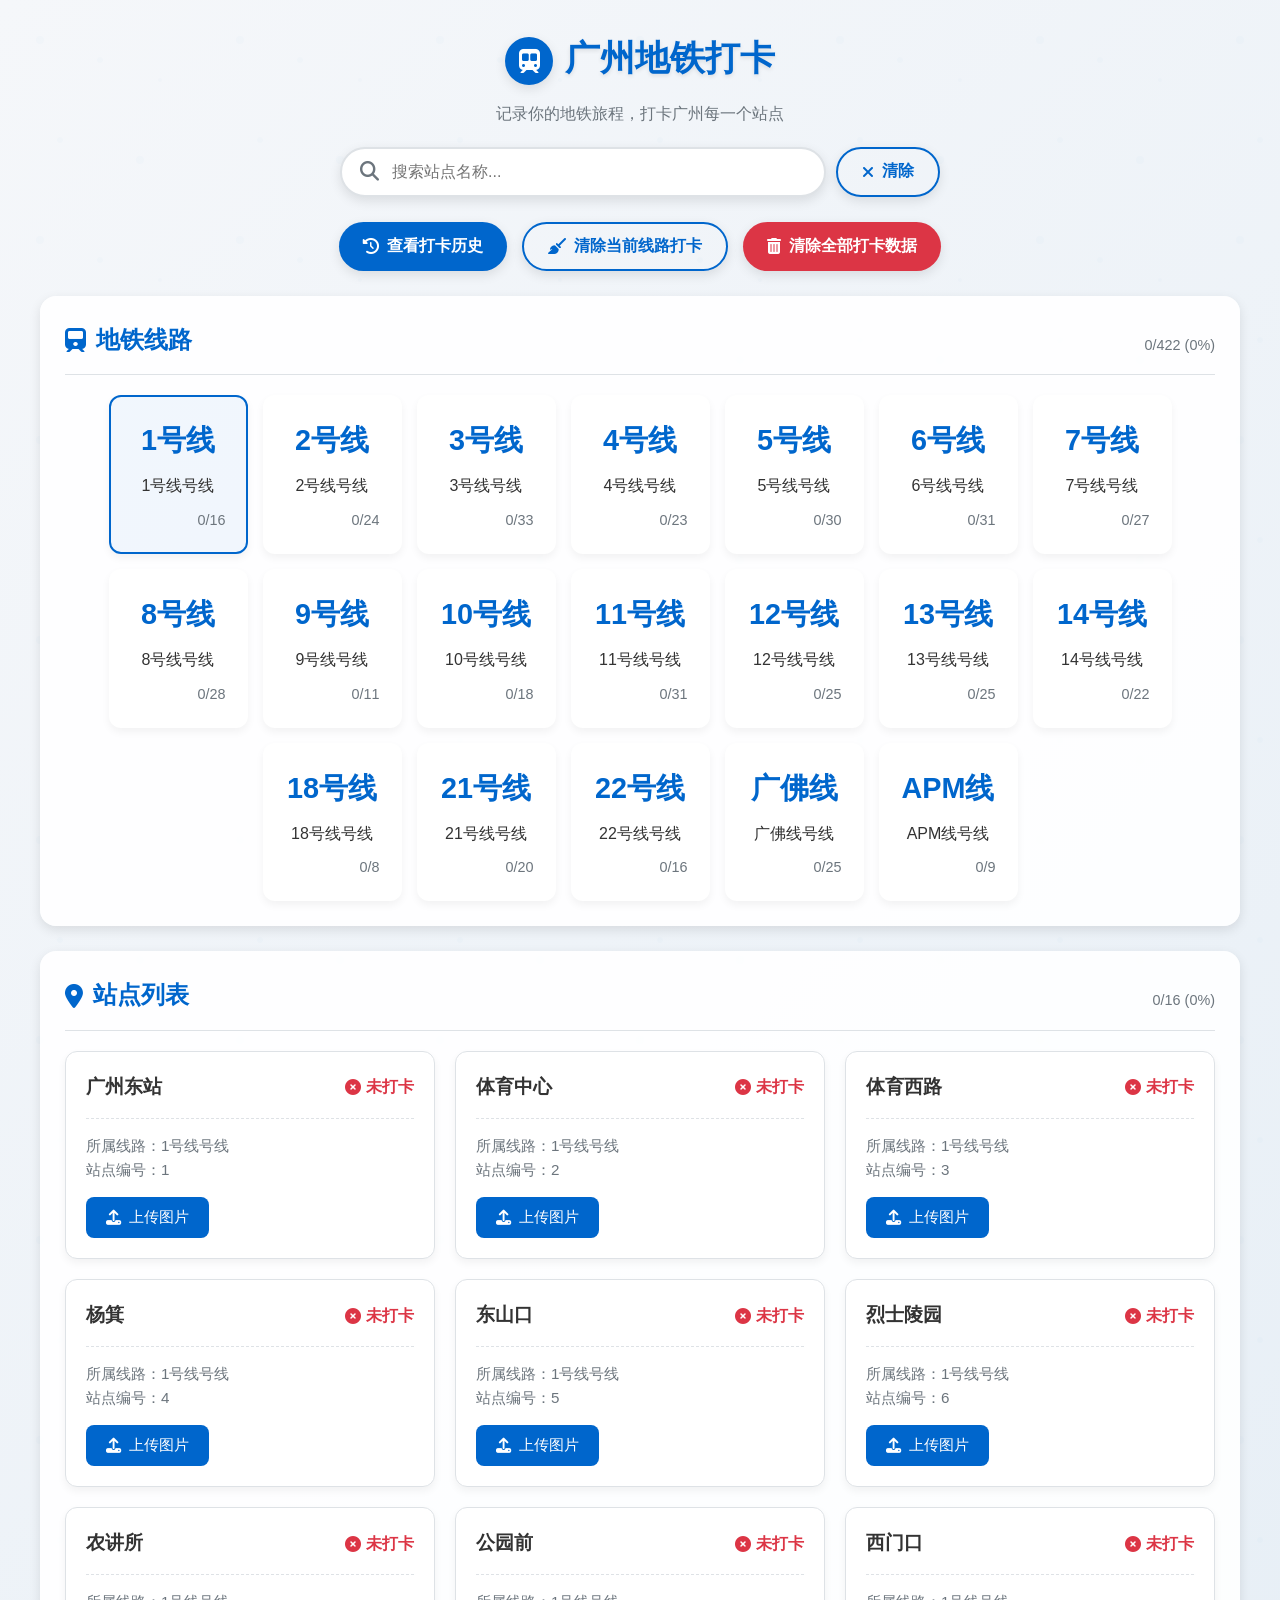
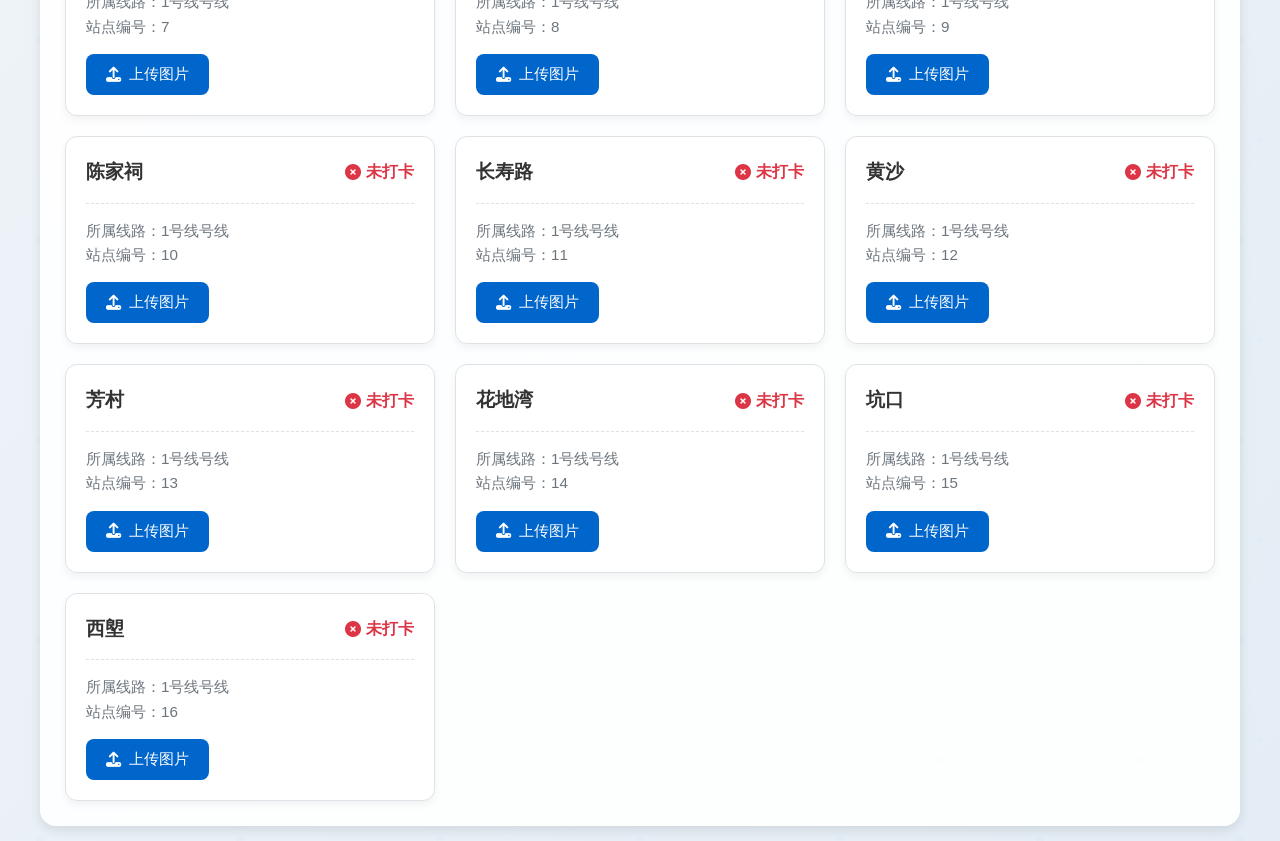
==== commit 299b6fd1: "Update gzmtr.html" ====
--- a/gzmtr.html
+++ b/gzmtr.html
@@ -4,195 +4,709 @@
   <meta charset="UTF-8">
   <meta name="viewport" content="width=device-width, initial-scale=1.0, maximum-scale=1.0, user-scalable=no">
   <title>广州地铁打卡</title>
+  <link rel="stylesheet" href="https://cdnjs.cloudflare.com/ajax/libs/font-awesome/6.4.0/css/all.min.css">
   <style>
+    :root {
+      --primary: #0066cc;
+      --primary-dark: #004d99;
+      --secondary: #f8f9fa;
+      --accent: #ffcc00;
+      --success: #28a745;
+      --danger: #dc3545;
+      --text: #333;
+      --text-light: #6c757d;
+      --border: #dee2e6;
+      --card-bg: rgba(255, 255, 255, 0.9);
+      --shadow: 0 4px 12px rgba(0, 0, 0, 0.1);
+    }
+    
     * {
       box-sizing: border-box;
-    }
+      margin: 0;
+      padding: 0;
+    }
+    
     body {
-      font-family: -apple-system, BlinkMacSystemFont, "Segoe UI", Roboto, Helvetica, Arial, sans-serif;
-      margin: 0;
+      font-family: 'PingFang SC', 'Microsoft YaHei', sans-serif;
+      background: linear-gradient(135deg, #f5f7fa 0%, #e4edf5 100%);
+      color: var(--text);
+      line-height: 1.6;
       padding: 15px;
-      background-color: #f5f5f5;
-      color: #333;
-      font-size: 16px;
-      line-height: 1.5;
-    }
+      min-height: 100vh;
+      position: relative;
+      overflow-x: hidden;
+    }
+    
+    body::before {
+      content: "";
+      position: absolute;
+      top: 0;
+      left: 0;
+      right: 0;
+      bottom: 0;
+      background-image: url('data:image/svg+xml;utf8,<svg xmlns="http://www.w3.org/2000/svg" width="100" height="100" viewBox="0 0 100 100"><circle cx="20" cy="20" r="2" fill="%230066cc" opacity="0.1"/><circle cx="50" cy="30" r="1.5" fill="%230066cc" opacity="0.1"/><circle cx="80" cy="40" r="1" fill="%230066cc" opacity="0.1"/><circle cx="30" cy="70" r="1.5" fill="%230066cc" opacity="0.1"/><circle cx="70" cy="80" r="2" fill="%230066cc" opacity="0.1"/></svg>');
+      background-size: 200px;
+      opacity: 0.15;
+      z-index: -1;
+    }
+    
+    .container {
+      max-width: 1200px;
+      margin: 0 auto;
+    }
+    
+    header {
+      text-align: center;
+      margin-bottom: 25px;
+      position: relative;
+      padding-top: 15px;
+    }
+    
+    .logo {
+      display: flex;
+      align-items: center;
+      justify-content: center;
+      gap: 12px;
+      margin-bottom: 10px;
+    }
+    
+    .logo-icon {
+      width: 48px;
+      height: 48px;
+      background: var(--primary);
+      border-radius: 50%;
+      display: flex;
+      align-items: center;
+      justify-content: center;
+      color: white;
+      font-size: 24px;
+      box-shadow: var(--shadow);
+    }
+    
     h1 {
+      font-size: 2.2rem;
+      color: var(--primary);
+      font-weight: 700;
+      text-shadow: 0 2px 4px rgba(0, 0, 0, 0.1);
+      margin-bottom: 5px;
+    }
+    
+    .subtitle {
+      color: var(--text-light);
+      font-size: 1rem;
+      margin-bottom: 20px;
+    }
+    
+    .search-container {
+      display: flex;
+      gap: 10px;
+      margin-bottom: 20px;
+      max-width: 600px;
+      margin: 0 auto 25px;
+    }
+    
+    .search-box {
+      flex: 1;
+      position: relative;
+    }
+    
+    .search-box input {
+      width: 100%;
+      padding: 14px 20px 14px 50px;
+      border: 2px solid var(--border);
+      border-radius: 50px;
+      font-size: 1rem;
+      transition: all 0.3s;
+      box-shadow: var(--shadow);
+    }
+    
+    .search-box input:focus {
+      outline: none;
+      border-color: var(--primary);
+      box-shadow: 0 0 0 3px rgba(0, 102, 204, 0.2);
+    }
+    
+    .search-icon {
+      position: absolute;
+      left: 20px;
+      top: 50%;
+      transform: translateY(-50%);
+      color: var(--text-light);
+      font-size: 1.2rem;
+    }
+    
+    .actions {
+      display: flex;
+      justify-content: center;
+      gap: 15px;
+      margin-bottom: 25px;
+      flex-wrap: wrap;
+    }
+    
+    .btn {
+      padding: 12px 24px;
+      border: none;
+      border-radius: 50px;
+      font-size: 1rem;
+      font-weight: 600;
+      cursor: pointer;
+      display: flex;
+      align-items: center;
+      gap: 8px;
+      transition: all 0.3s;
+      box-shadow: var(--shadow);
+    }
+    
+    .btn-primary {
+      background: var(--primary);
+      color: white;
+    }
+    
+    .btn-primary:hover {
+      background: var(--primary-dark);
+      transform: translateY(-2px);
+    }
+    
+    .btn-outline {
+      background: transparent;
+      border: 2px solid var(--primary);
+      color: var(--primary);
+    }
+    
+    .btn-outline:hover {
+      background: rgba(0, 102, 204, 0.1);
+      transform: translateY(-2px);
+    }
+    
+    .btn-danger {
+      background: var(--danger);
+      color: white;
+    }
+    
+    .btn-danger:hover {
+      background: #c82333;
+      transform: translateY(-2px);
+    }
+    
+    .main-content {
+      display: flex;
+      flex-direction: column;
+      gap: 25px;
+    }
+    
+    .card {
+      background: var(--card-bg);
+      border-radius: 16px;
+      box-shadow: var(--shadow);
+      padding: 25px;
+      transition: transform 0.3s;
+    }
+    
+    .card:hover {
+      transform: translateY(-5px);
+    }
+    
+    .card-header {
+      display: flex;
+      justify-content: space-between;
+      align-items: center;
+      margin-bottom: 20px;
+      padding-bottom: 15px;
+      border-bottom: 1px solid var(--border);
+    }
+    
+    .card-title {
+      font-size: 1.5rem;
+      font-weight: 600;
+      color: var(--primary);
+      display: flex;
+      align-items: center;
+      gap: 10px;
+    }
+    
+    .lines-container {
+      display: flex;
+      flex-wrap: wrap;
+      gap: 15px;
+      justify-content: center;
+    }
+    
+    .line-card {
+      background: white;
+      border-radius: 12px;
+      padding: 20px;
+      min-width: 120px;
       text-align: center;
-      color: #333;
+      cursor: pointer;
+      transition: all 0.3s;
+      box-shadow: 0 4px 8px rgba(0, 0, 0, 0.05);
+      border: 2px solid transparent;
+    }
+    
+    .line-card:hover {
+      transform: translateY(-5px);
+      box-shadow: 0 8px 15px rgba(0, 0, 0, 0.1);
+      border-color: var(--primary);
+    }
+    
+    .line-card.active {
+      border-color: var(--primary);
+      background: rgba(0, 102, 204, 0.05);
+    }
+    
+    .line-number {
       font-size: 1.8rem;
-      margin-bottom: 20px;
-      padding-bottom: 10px;
-      border-bottom: 1px solid #ddd;
-    }
-    .container {
+      font-weight: 700;
+      color: var(--primary);
+      margin-bottom: 10px;
+    }
+    
+    .line-name {
+      font-size: 1rem;
+      color: var(--text);
+      font-weight: 500;
+    }
+    
+    .progress-container {
+      display: flex;
+      align-items: center;
+      gap: 15px;
+      margin-top: 10px;
+    }
+    
+    .progress-bar {
+      flex: 1;
+      height: 10px;
+      background-color: #e9ecef;
+      border-radius: 5px;
+      overflow: hidden;
+    }
+    
+    .progress {
+      height: 100%;
+      background-color: var(--success);
+      border-radius: 5px;
+      transition: width 0.5s ease;
+    }
+    
+    .progress-text {
+      font-size: 0.9rem;
+      color: var(--text-light);
+      min-width: 80px;
+      text-align: right;
+    }
+    
+    .stations-container {
+      display: grid;
+      grid-template-columns: repeat(auto-fill, minmax(280px, 1fr));
+      gap: 20px;
+    }
+    
+    .station-card {
+      background: white;
+      border-radius: 12px;
+      padding: 20px;
       display: flex;
       flex-direction: column;
-      gap: 15px;
-    }
-    #lines-list {
-      background-color: #fff;
-      padding: 10px;
-      border-radius: 10px;
-      box-shadow: 0 2px 10px rgba(0,0,0,0.05);
-      overflow-x: auto;
-      display: flex;
-      flex-wrap: nowrap;
-      gap: 8px;
+      box-shadow: 0 4px 8px rgba(0, 0, 0, 0.05);
+      transition: all 0.3s;
+      border: 1px solid var(--border);
+    }
+    
+    .station-card:hover {
+      transform: translateY(-5px);
+      box-shadow: 0 8px 15px rgba(0, 0, 0, 0.1);
+      border-color: var(--primary);
+    }
+    
+    .station-header {
+      display: flex;
+      justify-content: space-between;
+      align-items: center;
+      margin-bottom: 15px;
       padding-bottom: 15px;
-      margin-bottom: 5px;
-    }
-    #stations-list {
-      background-color: #fff;
-      padding: 10px;
-      border-radius: 10px;
-      box-shadow: 0 2px 10px rgba(0,0,0,0.05);
-      max-height: calc(100vh - 200px);
-      overflow-y: auto;
-    }
-    .line-button {
-      padding: 12px 15px;
-      border: none;
-      background-color: #007bff;
-      color: white;
-      border-radius: 8px;
-      cursor: pointer;
-      text-align: center;
-      font-size: 1rem;
-      min-width: 80px;
-      flex-shrink: 0;
-      box-shadow: 0 2px 5px rgba(0,0,0,0.1);
-    }
-    .line-button:hover, .line-button:active {
-      background-color: #0056b3;
-    }
-    .station {
-      display: flex;
-      align-items: center;
-      padding: 15px 10px;
-      border-bottom: 1px solid #eee;
-    }
-    .station:last-child {
-      border-bottom: none;
-    }
+      border-bottom: 1px dashed var(--border);
+    }
+    
     .station-name {
-      flex: 1;
-      font-weight: bold;
-      font-size: 1.1rem;
-    }
-    .upload-button {
-      padding: 10px 15px;
-      background-color: #28a745;
+      font-size: 1.2rem;
+      font-weight: 600;
+      color: var(--text);
+    }
+    
+    .station-status {
+      display: flex;
+      align-items: center;
+      gap: 5px;
+      font-weight: 600;
+    }
+    
+    .status-checked {
+      color: var(--success);
+    }
+    
+    .status-not-checked {
+      color: var(--danger);
+    }
+    
+    .station-details {
+      margin-bottom: 15px;
+      color: var(--text-light);
+      font-size: 0.95rem;
+      line-height: 1.6;
+    }
+    
+    .station-actions {
+      display: flex;
+      justify-content: space-between;
+      align-items: center;
+      margin-top: auto;
+    }
+    
+    .upload-btn {
+      padding: 10px 20px;
+      background: var(--primary);
       color: white;
       border: none;
       border-radius: 8px;
       cursor: pointer;
+      font-size: 0.95rem;
+      display: flex;
+      align-items: center;
+      gap: 8px;
+      transition: all 0.3s;
+    }
+    
+    .upload-btn:hover {
+      background: var(--primary-dark);
+    }
+    
+    .upload-btn.checked {
+      background: var(--success);
+    }
+    
+    .upload-btn.checked:hover {
+      background: #218838;
+    }
+    
+    .checkin-date {
+      font-size: 0.85rem;
+      color: var(--text-light);
+      font-style: italic;
+    }
+    
+    .empty-state {
+      text-align: center;
+      padding: 40px 20px;
+      color: var(--text-light);
+    }
+    
+    .empty-state i {
+      font-size: 3rem;
+      margin-bottom: 15px;
+      color: #ced4da;
+    }
+    
+    .empty-state p {
+      font-size: 1.1rem;
+      margin-bottom: 10px;
+    }
+    
+    .modal {
+      position: fixed;
+      top: 0;
+      left: 0;
+      right: 0;
+      bottom: 0;
+      background: rgba(0, 0, 0, 0.5);
+      display: flex;
+      align-items: center;
+      justify-content: center;
+      z-index: 1000;
+      opacity: 0;
+      visibility: hidden;
+      transition: all 0.3s;
+    }
+    
+    .modal.active {
+      opacity: 1;
+      visibility: visible;
+    }
+    
+    .modal-content {
+      background: white;
+      border-radius: 16px;
+      width: 90%;
+      max-width: 500px;
+      padding: 30px;
+      box-shadow: 0 10px 30px rgba(0, 0, 0, 0.2);
+      transform: translateY(-20px);
+      transition: transform 0.3s;
+    }
+    
+    .modal.active .modal-content {
+      transform: translateY(0);
+    }
+    
+    .modal-header {
+      display: flex;
+      justify-content: space-between;
+      align-items: center;
+      margin-bottom: 20px;
+      padding-bottom: 15px;
+      border-bottom: 1px solid var(--border);
+    }
+    
+    .modal-title {
+      font-size: 1.5rem;
+      font-weight: 600;
+      color: var(--text);
+    }
+    
+    .close-modal {
+      background: none;
+      border: none;
+      font-size: 1.5rem;
+      cursor: pointer;
+      color: var(--text-light);
+      transition: color 0.3s;
+    }
+    
+    .close-modal:hover {
+      color: var(--text);
+    }
+    
+    .modal-body {
+      margin-bottom: 25px;
+    }
+    
+    .modal-text {
+      font-size: 1.1rem;
+      line-height: 1.6;
+      margin-bottom: 20px;
+      color: var(--text);
+    }
+    
+    .modal-actions {
+      display: flex;
+      justify-content: flex-end;
+      gap: 15px;
+    }
+    
+    .modal-btn {
+      padding: 10px 20px;
+      border-radius: 8px;
+      border: none;
       font-size: 1rem;
-      box-shadow: 0 2px 5px rgba(0,0,0,0.1);
-    }
-    .upload-button:hover, .upload-button:active {
-      background-color: #218838;
-    }
-    .status {
-      margin-left: 10px;
-      font-weight: bold;
-      font-size: 1rem;
-      min-width: 70px;
-      text-align: center;
-    }
-    .status.checked {
-      color: #28a745;
-    }
-    .status.not-checked {
-      color: #dc3545;
-    }
-    .current-line {
-      text-align: center;
-      font-weight: bold;
-      font-size: 1.2rem;
-      margin: 5px 0 15px;
-      color: #007bff;
-    }
-    .progress-bar {
-      height: 8px;
-      background-color: #e9ecef;
-      border-radius: 4px;
-      margin-top: 10px;
-      overflow: hidden;
-    }
-    .progress {
-      height: 100%;
-      background-color: #28a745;
-      border-radius: 4px;
-      transition: width 0.3s ease;
-    }
-    .progress-text {
-      text-align: right;
-      font-size: 0.9rem;
-      color: #6c757d;
-      margin-top: 5px;
-    }
-    .line-selector {
-      display: none;
-    }
-    
-    /* 小屏幕设备 */
+      font-weight: 500;
+      cursor: pointer;
+      transition: all 0.3s;
+    }
+    
+    .modal-btn-cancel {
+      background: #e9ecef;
+      color: var(--text);
+    }
+    
+    .modal-btn-cancel:hover {
+      background: #dae0e5;
+    }
+    
+    .modal-btn-confirm {
+      background: var(--danger);
+      color: white;
+    }
+    
+    .modal-btn-confirm:hover {
+      background: #c82333;
+    }
+    
+    .toast {
+      position: fixed;
+      bottom: 20px;
+      right: 20px;
+      background: var(--success);
+      color: white;
+      padding: 15px 25px;
+      border-radius: 8px;
+      box-shadow: 0 5px 15px rgba(0, 0, 0, 0.2);
+      transform: translateY(100px);
+      opacity: 0;
+      transition: all 0.3s;
+      z-index: 1000;
+      display: flex;
+      align-items: center;
+      gap: 10px;
+    }
+    
+    .toast.show {
+      transform: translateY(0);
+      opacity: 1;
+    }
+    
+    .toast.error {
+      background: var(--danger);
+    }
+    
+    /* 响应式设计 */
+    @media (max-width: 768px) {
+      .logo {
+        flex-direction: column;
+        gap: 8px;
+      }
+      
+      h1 {
+        font-size: 1.8rem;
+      }
+      
+      .actions {
+        flex-direction: column;
+        align-items: center;
+      }
+      
+      .btn {
+        width: 100%;
+        max-width: 300px;
+        justify-content: center;
+      }
+      
+      .stations-container {
+        grid-template-columns: 1fr;
+      }
+      
+      .line-card {
+        min-width: 100px;
+        padding: 15px;
+      }
+      
+      .line-number {
+        font-size: 1.5rem;
+      }
+    }
+    
     @media (max-width: 480px) {
-      body {
-        padding: 10px;
-        font-size: 14px;
-      }
-      h1 {
-        font-size: 1.5rem;
-      }
-      .line-button {
-        padding: 10px 12px;
-        font-size: 0.9rem;
-        min-width: 70px;
-      }
-      .station-name {
-        font-size: 1rem;
-      }
-      .upload-button {
-        padding: 8px 12px;
-        font-size: 0.9rem;
-      }
-      .status {
-        font-size: 0.9rem;
-        min-width: 60px;
-      }
-    }
-    
-    /* 横屏模式 */
-    @media (min-width: 768px) and (orientation: landscape) {
-      .container {
-        flex-direction: row;
-      }
-      #lines-list {
-        flex: 1;
-        max-width: 200px;
+      .card {
+        padding: 15px;
+      }
+      
+      .search-container {
         flex-direction: column;
-        overflow-y: auto;
-        max-height: calc(100vh - 150px);
-      }
-      #stations-list {
-        flex: 3;
-      }
-    }
+      }
+      
+      .modal-content {
+        width: 95%;
+        padding: 20px;
+      }
+      
+      .modal-actions {
+        flex-direction: column;
+      }
+      
+      .modal-btn {
+        width: 100%;
+      }
+    }
+    
+    /* 动画效果 */
+    @keyframes fadeIn {
+      from { opacity: 0; transform: translateY(20px); }
+      to { opacity: 1; transform: translateY(0); }
+    }
+    
+    .fade-in {
+      animation: fadeIn 0.5s ease forwards;
+    }
+    
+    .delay-1 { animation-delay: 0.1s; }
+    .delay-2 { animation-delay: 0.2s; }
+    .delay-3 { animation-delay: 0.3s; }
   </style>
 </head>
 <body>
-  <h1>广州地铁打卡</h1>
   <div class="container">
-    <div class="current-line" id="current-line">请选择线路</div>
-    <div id="lines-list"></div>
-    <div id="stations-list"></div>
-    <div class="progress-bar">
-      <div class="progress" id="progress-bar"></div>
+    <header>
+      <div class="logo">
+        <div class="logo-icon">
+          <i class="fas fa-subway"></i>
+        </div>
+        <h1>广州地铁打卡</h1>
+      </div>
+      <p class="subtitle">记录你的地铁旅程，打卡广州每一个站点</p>
+      
+      <div class="search-container">
+        <div class="search-box">
+          <i class="fas fa-search search-icon"></i>
+          <input type="text" id="search-input" placeholder="搜索站点名称...">
+        </div>
+        <button class="btn btn-outline" id="clear-search">
+          <i class="fas fa-times"></i> 清除
+        </button>
+      </div>
+      
+      <div class="actions">
+        <button class="btn btn-primary" id="show-history">
+          <i class="fas fa-history"></i> 查看打卡历史
+        </button>
+        <button class="btn btn-outline" id="clear-current">
+          <i class="fas fa-broom"></i> 清除当前线路打卡
+        </button>
+        <button class="btn btn-danger" id="clear-all">
+          <i class="fas fa-trash-alt"></i> 清除全部打卡数据
+        </button>
+      </div>
+    </header>
+    
+    <div class="main-content">
+      <div class="card fade-in">
+        <div class="card-header">
+          <h2 class="card-title"><i class="fas fa-train"></i> 地铁线路</h2>
+          <div class="progress-container">
+            <div class="progress-bar">
+              <div class="progress" id="overall-progress"></div>
+            </div>
+            <div class="progress-text" id="overall-progress-text">0/0 (0%)</div>
+          </div>
+        </div>
+        
+        <div class="lines-container" id="lines-list"></div>
+      </div>
+      
+      <div class="card fade-in delay-1">
+        <div class="card-header">
+          <h2 class="card-title"><i class="fas fa-map-marker-alt"></i> 站点列表</h2>
+          <div class="progress-container">
+            <div class="progress-bar">
+              <div class="progress" id="line-progress"></div>
+            </div>
+            <div class="progress-text" id="line-progress-text">0/0 (0%)</div>
+          </div>
+        </div>
+        
+        <div class="stations-container" id="stations-list"></div>
+      </div>
     </div>
-    <div class="progress-text" id="progress-text">0/0 (0%)</div>
   </div>
-
+  
+  <!-- 清除数据确认模态框 -->
+  <div class="modal" id="clear-modal">
+    <div class="modal-content">
+      <div class="modal-header">
+        <h3 class="modal-title">确认清除数据</h3>
+        <button class="close-modal">&times;</button>
+      </div>
+      <div class="modal-body">
+        <p class="modal-text" id="modal-message">您确定要清除所有打卡数据吗？此操作不可撤销。</p>
+      </div>
+      <div class="modal-actions">
+        <button class="modal-btn modal-btn-cancel">取消</button>
+        <button class="modal-btn modal-btn-confirm" id="confirm-clear">确认清除</button>
+      </div>
+    </div>
+  </div>
+  
+  <!-- 提示信息 -->
+  <div class="toast" id="toast"></div>
+  
   <script>
     // 广州地铁线路数据
     const lines = [
@@ -250,7 +764,7 @@
       },
       {
         name: "14号线",
-        stations: ["嘉禾望岗", "白云东平", "夏良", "太和", "竹料", "钟落潭", "马沥", "新和", "太平", "神岗", "赤草", "从化客运站", "东风", "红卫", "新南", "枫下", "知识城", "何棠下", "旺村", "汤村", "镇龙北", "极龙"]
+        stations: ["嘉禾望岗", "白云东平", "夏良", "太和", "竹料", "钟落潭", "马沥", "新和", "太平", "神岗", "赤草", "从化客运站", "东风", "红卫", "新南", "枫下", "知识城", "何棠下", "旺村", "汤村", "镇龙北", "镇龙"]
       },
       {
         name: "18号线",
@@ -258,15 +772,15 @@
       },
       {
         name: "21号线",
-        stations: ["天河公园", "棠东", "黄村", "大观南路", "天河智慧城", "神舟路", "科学城", "苏元", "水西", "长平", "金坑", "镇龙西", "极龙", "中新", "坑贝", "极岗", "朱村", "山田", "钟岗", "增城广场"]
+        stations: ["天河公园", "棠东", "黄村", "大观南路", "天河智慧城", "神舟路", "科学城", "苏元", "水西", "长平", "金坑", "镇龙西", "镇龙", "中新", "坑贝", "凤岗", "朱村", "山田", "钟岗", "增城广场"]
       },
       {
         name: "22号线",
-        stations: ["番禺广场", "市广路", "极州南站", "陈头岗", "南浦西", "南漖", "西塱", "芳村", "彩虹桥", "广州火车站", "广州白云站", "夏茅", "白云城市中心", "方石", "人和", "机场东（3号航站楼）"]
+        stations: ["番禺广场", "市广路", "广州南站", "陈头岗", "南浦西", "南漖", "西塱", "芳村", "彩虹桥", "广州火车站", "广州白云站", "夏茅", "白云城市中心", "方石", "人和", "机场东（3号航站楼）"]
       },
       {
         name: "广佛线",
-        stations: ["新城东", "东平", "世纪莲", "澜石", "魁奇路", "季华园", "同济路", "祖庙", "普君北路", "朝安", "桂城", "南桂极", "虫雷岗", "千灯湖", "金融高新区", "龙溪", "菊树", "西塱", "鹤洞", "沙涌", "沙园", "燕岗", "石溪", "南洲", "沥滘"]
+        stations: ["新城东", "东平", "世纪莲", "澜石", "魁奇路", "季华园", "同济路", "祖庙", "普君北路", "朝安", "桂城", "南桂路", "虫雷岗", "千灯湖", "金融高新区", "龙溪", "菊树", "西塱", "鹤洞", "沙涌", "沙园", "燕岗", "石溪", "南洲", "沥滘"]
       },
       {
         name: "APM线",
@@ -275,91 +789,378 @@
     ];
 
     let currentLine = null; // 当前显示的线路
-
-    // 初始化：渲染线路列表
+    let allStations = []; // 所有站点数据
+    let totalStations = 0; // 总站点数
+    let checkedStations = 0; // 已打卡站点数
+
+    // DOM元素
+    const linesListEl = document.getElementById('lines-list');
+    const stationsListEl = document.getElementById('stations-list');
+    const searchInputEl = document.getElementById('search-input');
+    const clearSearchBtn = document.getElementById('clear-search');
+    const clearCurrentBtn = document.getElementById('clear-current');
+    const clearAllBtn = document.getElementById('clear-all');
+    const showHistoryBtn = document.getElementById('show-history');
+    const modalEl = document.getElementById('clear-modal');
+    const closeModalBtn = document.querySelector('.close-modal');
+    const confirmClearBtn = document.getElementById('confirm-clear');
+    const modalMessageEl = document.getElementById('modal-message');
+    const toastEl = document.getElementById('toast');
+    const overallProgressEl = document.getElementById('overall-progress');
+    const overallProgressTextEl = document.getElementById('overall-progress-text');
+    const lineProgressEl = document.getElementById('line-progress');
+    const lineProgressTextEl = document.getElementById('line-progress-text');
+
+    // 初始化：计算所有站点数据
+    function initStationData() {
+      totalStations = 0;
+      checkedStations = 0;
+      allStations = [];
+      
+      lines.forEach(line => {
+        totalStations += line.stations.length;
+        line.stations.forEach(station => {
+          const key = `${line.name}-${station}`;
+          const isChecked = localStorage.getItem(key) === 'true';
+          if (isChecked) checkedStations++;
+          
+          allStations.push({
+            line: line.name,
+            name: station,
+            key: key,
+            checked: isChecked,
+            date: localStorage.getItem(`${key}-date`) || null
+          });
+        });
+      });
+      
+      updateOverallProgress();
+    }
+
+    // 更新整体进度
+    function updateOverallProgress() {
+      const percentage = totalStations > 0 ? Math.round((checkedStations / totalStations) * 100) : 0;
+      overallProgressEl.style.width = `${percentage}%`;
+      overallProgressTextEl.textContent = `${checkedStations}/${totalStations} (${percentage}%)`;
+    }
+
+    // 更新线路进度
+    function updateLineProgress(checked, total) {
+      const percentage = total > 0 ? Math.round((checked / total) * 100) : 0;
+      lineProgressEl.style.width = `${percentage}%`;
+      lineProgressTextEl.textContent = `${checked}/${total} (${percentage}%)`;
+    }
+
+    // 渲染线路列表
     function renderLines() {
-      const linesList = document.getElementById('lines-list');
-      linesList.innerHTML = ''; // 清空
-      lines.forEach(line => {
-        const button = document.createElement('button');
-        button.className = 'line-button';
-        button.textContent = line.name;
-        button.onclick = () => renderStations(line);
-        linesList.appendChild(button);
+      linesListEl.innerHTML = '';
+      
+      lines.forEach((line, index) => {
+        const lineCard = document.createElement('div');
+        lineCard.className = 'line-card fade-in';
+        lineCard.classList.add(`delay-${(index % 3) + 1}`);
+        if (currentLine && currentLine.name === line.name) {
+          lineCard.classList.add('active');
+        }
+        
+        // 计算该线路的打卡进度
+        let lineChecked = 0;
+        line.stations.forEach(station => {
+          const key = `${line.name}-${station}`;
+          if (localStorage.getItem(key) === 'true') lineChecked++;
+        });
+        
+        const percentage = line.stations.length > 0 ? 
+          Math.round((lineChecked / line.stations.length) * 100) : 0;
+        
+        lineCard.innerHTML = `
+          <div class="line-number">${line.name}</div>
+          <div class="line-name">${line.name}号线</div>
+          <div class="progress-container">
+            <div class="progress-bar">
+              <div class="progress" style="width: ${percentage}%"></div>
+            </div>
+            <div class="progress-text">${lineChecked}/${line.stations.length}</div>
+          </div>
+        `;
+        
+        lineCard.onclick = () => renderStations(line);
+        linesListEl.appendChild(lineCard);
       });
     }
 
     // 渲染站点列表
-    function renderStations(line) {
+    function renderStations(line, searchTerm = '') {
       currentLine = line;
-      document.getElementById('current-line').textContent = `${line.name} 站点列表`;
-      
-      const stationsList = document.getElementById('stations-list');
-      stationsList.innerHTML = ''; // 清空
+      
+      // 更新线路按钮激活状态
+      document.querySelectorAll('.line-card').forEach(card => {
+        card.classList.remove('active');
+      });
+      document.querySelectorAll('.line-card').forEach(card => {
+        if (card.querySelector('.line-number').textContent === line.name) {
+          card.classList.add('active');
+        }
+      });
+      
+      const stationsList = line.stations;
+      stationsListEl.innerHTML = '';
+      
+      if (stationsList.length === 0) {
+        stationsListEl.innerHTML = `
+          <div class="empty-state">
+            <i class="fas fa-train"></i>
+            <p>该线路暂无站点数据</p>
+          </div>
+        `;
+        updateLineProgress(0, 0);
+        return;
+      }
       
       let checkedCount = 0;
-      
-      line.stations.forEach(station => {
+      let hasResults = false;
+      
+      stationsList.forEach((station, index) => {
         const key = `${line.name}-${station}`;
         const isChecked = localStorage.getItem(key) === 'true';
+        const checkinDate = localStorage.getItem(`${key}-date`);
+        
         if (isChecked) checkedCount++;
         
-        const stationDiv = document.createElement('div');
-        stationDiv.className = 'station';
-
-        const nameSpan = document.createElement('span');
-        nameSpan.className = 'station-name';
-        nameSpan.textContent = station;
-
-        const fileInput = document.createElement('input');
-        fileInput.type = 'file';
-        fileInput.accept = 'image/*';
-        fileInput.style.display = 'none';
-        fileInput.id = `file-${key}`;
-        fileInput.onchange = () => handleUpload(line.name, station);
-
-        const uploadButton = document.createElement('button');
-        uploadButton.className = 'upload-button';
-        uploadButton.textContent = '上传图片';
-        uploadButton.onclick = () => fileInput.click();
-
-        const statusSpan = document.createElement('span');
-        statusSpan.className = isChecked ? 'status checked' : 'status not-checked';
-        statusSpan.textContent = isChecked ? '✓ 已打卡' : '✗ 未打卡';
-
-        stationDiv.appendChild(nameSpan);
-        stationDiv.appendChild(uploadButton);
-        stationDiv.appendChild(fileInput);
-        stationDiv.appendChild(statusSpan);
-        stationsList.appendChild(stationDiv);
+        // 搜索过滤
+        if (searchTerm && !station.includes(searchTerm)) {
+          return;
+        }
+        
+        hasResults = true;
+        
+        const stationCard = document.createElement('div');
+        stationCard.className = 'station-card fade-in';
+        stationCard.classList.add(`delay-${(index % 3) + 1}`);
+        
+        stationCard.innerHTML = `
+          <div class="station-header">
+            <div class="station-name">${station}</div>
+            <div class="station-status ${isChecked ? 'status-checked' : 'status-not-checked'}">
+              <i class="fas ${isChecked ? 'fa-check-circle' : 'fa-times-circle'}"></i>
+              ${isChecked ? '已打卡' : '未打卡'}
+            </div>
+          </div>
+          <div class="station-details">
+            所属线路：${line.name}号线<br>
+            站点编号：${index + 1}
+          </div>
+          <div class="station-actions">
+            <button class="upload-btn ${isChecked ? 'checked' : ''}" data-key="${key}">
+              <i class="fas ${isChecked ? 'fa-check' : 'fa-upload'}"></i>
+              ${isChecked ? '已打卡' : '上传图片'}
+            </button>
+            ${checkinDate ? `<div class="checkin-date">${checkinDate}</div>` : ''}
+          </div>
+        `;
+        
+        stationsListEl.appendChild(stationCard);
       });
       
-      // 更新进度条
-      updateProgressBar(checkedCount, line.stations.length);
-    }
-
-    // 更新进度条
-    function updateProgressBar(checked, total) {
-      const progressBar = document.getElementById('progress-bar');
-      const progressText = document.getElementById('progress-text');
-      
-      const percentage = total > 0 ? Math.round((checked / total) * 100) : 0;
-      progressBar.style.width = `${percentage}%`;
-      progressText.textContent = `${checked}/${total} (${percentage}%)`;
+      if (!hasResults && searchTerm) {
+        stationsListEl.innerHTML = `
+          <div class="empty-state">
+            <i class="fas fa-search"></i>
+            <p>没有找到匹配的站点</p>
+            <p>请尝试其他搜索关键词</p>
+          </div>
+        `;
+      }
+      
+      updateLineProgress(checkedCount, stationsList.length);
     }
 
     // 处理上传图片
-    function handleUpload(lineName, stationName) {
-      const key = `${lineName}-${stationName}`;
+    function handleUpload(key) {
+      // 模拟上传过程
+      showToast('打卡成功！站点已标记为已打卡', 'success');
+      
+      // 更新状态
       localStorage.setItem(key, 'true');
-      // 重新渲染当前线路以更新状态
+      
+      // 记录打卡日期
+      const now = new Date();
+      const dateStr = `${now.getFullYear()}-${(now.getMonth() + 1).toString().padStart(2, '0')}-${now.getDate().toString().padStart(2, '0')}`;
+      localStorage.setItem(`${key}-date`, dateStr);
+      
+      // 重新渲染当前线路
+      if (currentLine) {
+        renderStations(currentLine, searchInputEl.value.trim());
+      }
+      
+      // 更新整体进度
+      initStationData();
+    }
+
+    // 清除当前线路打卡数据
+    function clearCurrentLineData() {
+      if (!currentLine) {
+        showToast('请先选择一条线路', 'error');
+        return;
+      }
+      
+      modalMessageEl.textContent = `您确定要清除${currentLine.name}号线的所有打卡数据吗？此操作不可撤销。`;
+      modalEl.classList.add('active');
+      
+      confirmClearBtn.onclick = () => {
+        currentLine.stations.forEach(station => {
+          const key = `${currentLine.name}-${station}`;
+          localStorage.removeItem(key);
+          localStorage.removeItem(`${key}-date`);
+        });
+        
+        modalEl.classList.remove('active');
+        showToast(`${currentLine.name}号线打卡数据已清除`, 'success');
+        
+        // 重新渲染
+        renderStations(currentLine, searchInputEl.value.trim());
+        initStationData();
+      };
+    }
+
+    // 清除所有打卡数据
+    function clearAllData() {
+      modalMessageEl.textContent = '您确定要清除所有线路的打卡数据吗？此操作不可撤销。';
+      modalEl.classList.add('active');
+      
+      confirmClearBtn.onclick = () => {
+        lines.forEach(line => {
+          line.stations.forEach(station => {
+            const key = `${line.name}-${station}`;
+            localStorage.removeItem(key);
+            localStorage.removeItem(`${key}-date`);
+          });
+        });
+        
+        modalEl.classList.remove('active');
+        showToast('所有打卡数据已清除', 'success');
+        
+        // 重新渲染
+        if (currentLine) {
+          renderStations(currentLine, searchInputEl.value.trim());
+        }
+        initStationData();
+      };
+    }
+
+    // 显示打卡历史
+    function showCheckinHistory() {
+      const checkedStations = allStations.filter(station => station.checked);
+      
+      if (checkedStations.length === 0) {
+        showToast('您还没有打卡记录', 'error');
+        return;
+      }
+      
+      // 按日期排序
+      checkedStations.sort((a, b) => {
+        if (!a.date) return 1;
+        if (!b.date) return -1;
+        return new Date(b.date) - new Date(a.date);
+      });
+      
+      // 显示历史记录
+      stationsListEl.innerHTML = '';
+      
+      checkedStations.forEach((station, index) => {
+        const stationCard = document.createElement('div');
+        stationCard.className = 'station-card fade-in';
+        stationCard.classList.add(`delay-${(index % 3) + 1}`);
+        
+        stationCard.innerHTML = `
+          <div class="station-header">
+            <div class="station-name">${station.name}</div>
+            <div class="station-status status-checked">
+              <i class="fas fa-check-circle"></i>
+              已打卡
+            </div>
+          </div>
+          <div class="station-details">
+            所属线路：${station.line}<br>
+            打卡日期：${station.date}
+          </div>
+          <div class="station-actions">
+            <button class="upload-btn checked" data-key="${station.key}">
+              <i class="fas fa-check"></i>
+              已打卡
+            </button>
+          </div>
+        `;
+        
+        stationsListEl.appendChild(stationCard);
+      });
+      
+      // 更新标题
+      document.querySelector('.card-title').innerHTML = `<i class="fas fa-history"></i> 打卡历史 (${checkedStations.length}个站点)`;
+      updateLineProgress(checkedStations.length, checkedStations.length);
+    }
+
+    // 显示提示信息
+    function showToast(message, type = 'success') {
+      toastEl.textContent = message;
+      toastEl.className = 'toast';
+      toastEl.classList.add(type);
+      toastEl.classList.add('show');
+      
+      setTimeout(() => {
+        toastEl.classList.remove('show');
+      }, 3000);
+    }
+
+    // 事件监听
+    document.addEventListener('click', (e) => {
+      // 上传按钮
+      if (e.target.closest('.upload-btn')) {
+        const btn = e.target.closest('.upload-btn');
+        if (!btn.classList.contains('checked')) {
+          const key = btn.getAttribute('data-key');
+          handleUpload(key);
+        }
+      }
+    });
+
+    // 搜索功能
+    searchInputEl.addEventListener('input', () => {
+      const searchTerm = searchInputEl.value.trim();
+      if (currentLine) {
+        renderStations(currentLine, searchTerm);
+      }
+    });
+
+    // 清除搜索
+    clearSearchBtn.addEventListener('click', () => {
+      searchInputEl.value = '';
       if (currentLine) {
         renderStations(currentLine);
       }
-    }
+    });
+
+    // 清除当前线路数据
+    clearCurrentBtn.addEventListener('click', clearCurrentLineData);
+
+    // 清除所有数据
+    clearAllBtn.addEventListener('click', clearAllData);
+
+    // 显示历史记录
+    showHistoryBtn.addEventListener('click', showCheckinHistory);
+
+    // 关闭模态框
+    closeModalBtn.addEventListener('click', () => {
+      modalEl.classList.remove('active');
+    });
+
+    document.querySelector('.modal-btn-cancel').addEventListener('click', () => {
+      modalEl.classList.remove('active');
+    });
 
     // 页面加载时初始化
     window.onload = function() {
+      initStationData();
       renderLines();
       
       // 初始显示第一条线路
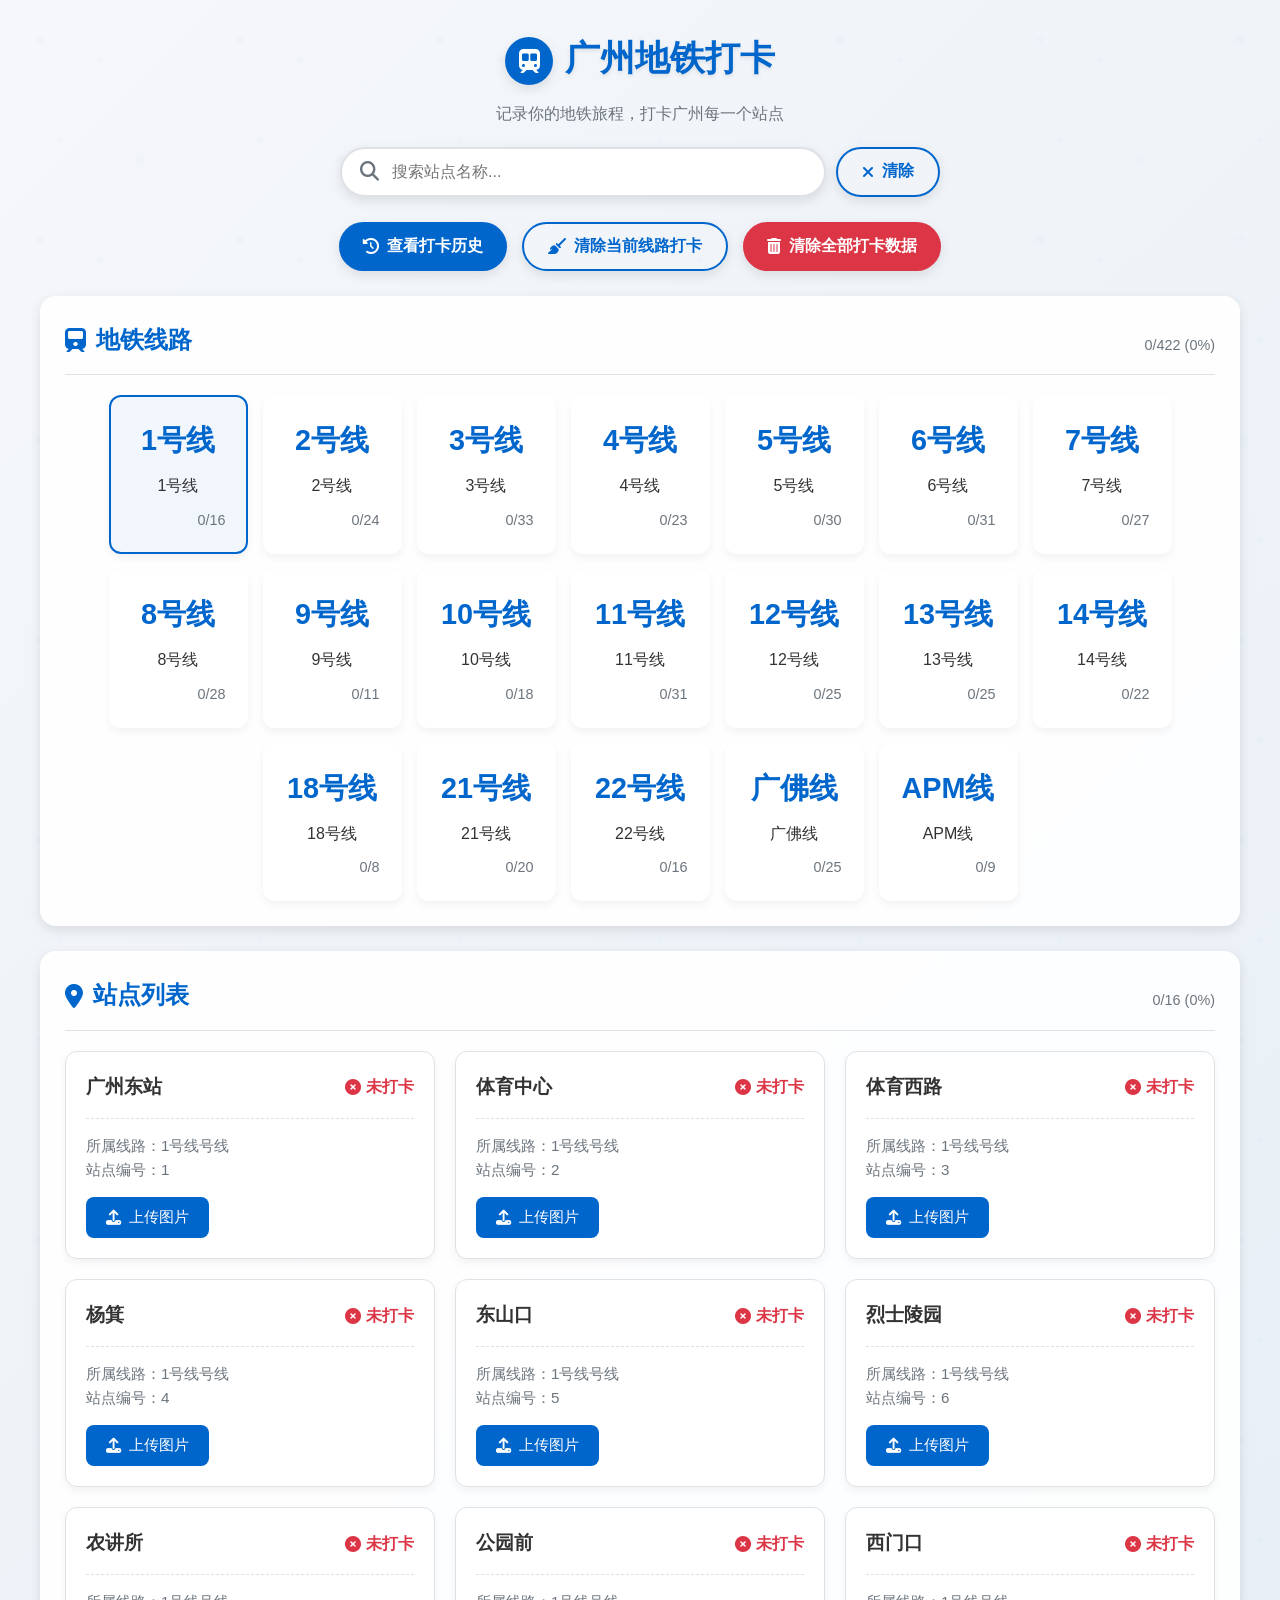
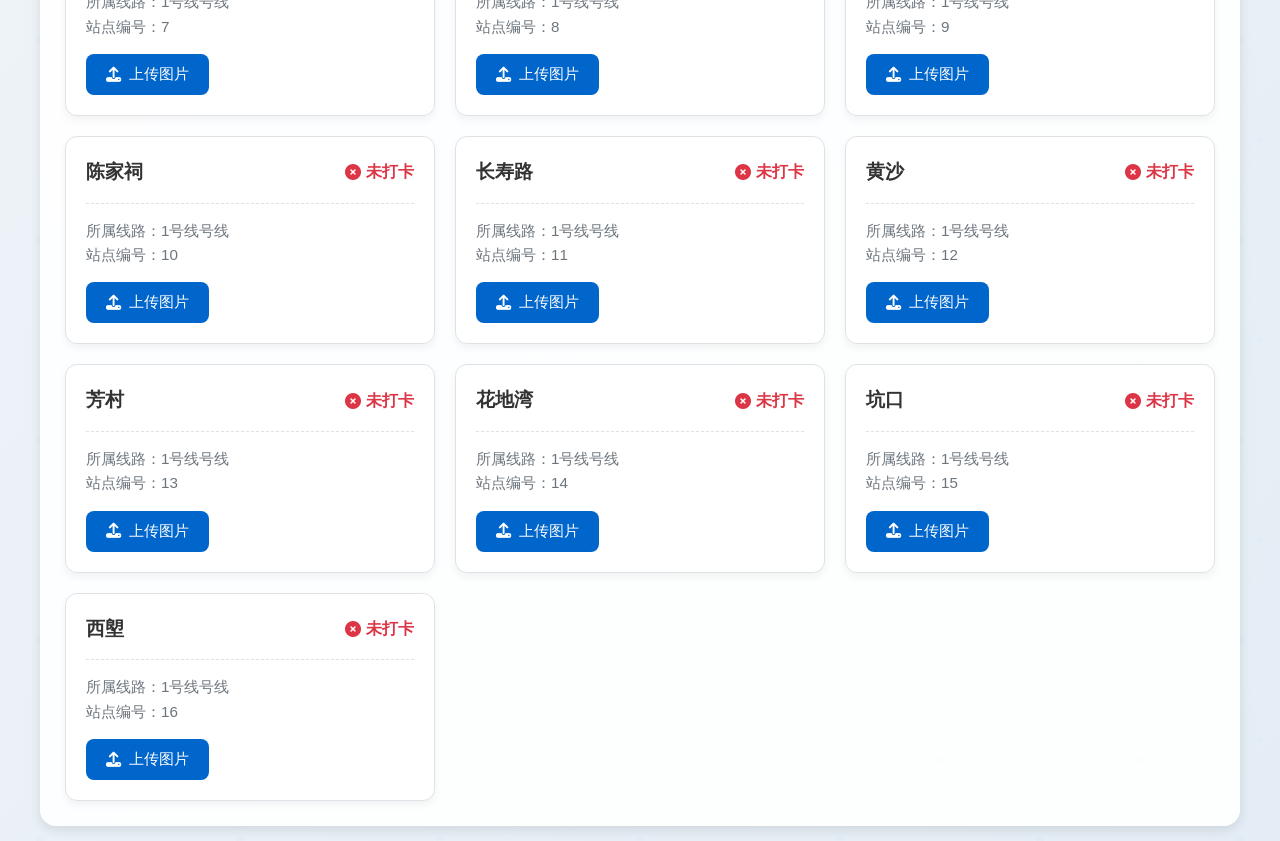
==== commit 82d7c504: "Update gzmtr.html" ====
--- a/gzmtr.html
+++ b/gzmtr.html
@@ -875,7 +875,7 @@
         
         lineCard.innerHTML = `
           <div class="line-number">${line.name}</div>
-          <div class="line-name">${line.name}号线</div>
+          <div class="line-name">${line.name}</div>
           <div class="progress-container">
             <div class="progress-bar">
               <div class="progress" style="width: ${percentage}%"></div>
@@ -1081,7 +1081,7 @@
             </div>
           </div>
           <div class="station-details">
-            所属线路：${station.line}<br>
+            所属线路：${station.line}号线<br>
             打卡日期：${station.date}
           </div>
           <div class="station-actions">
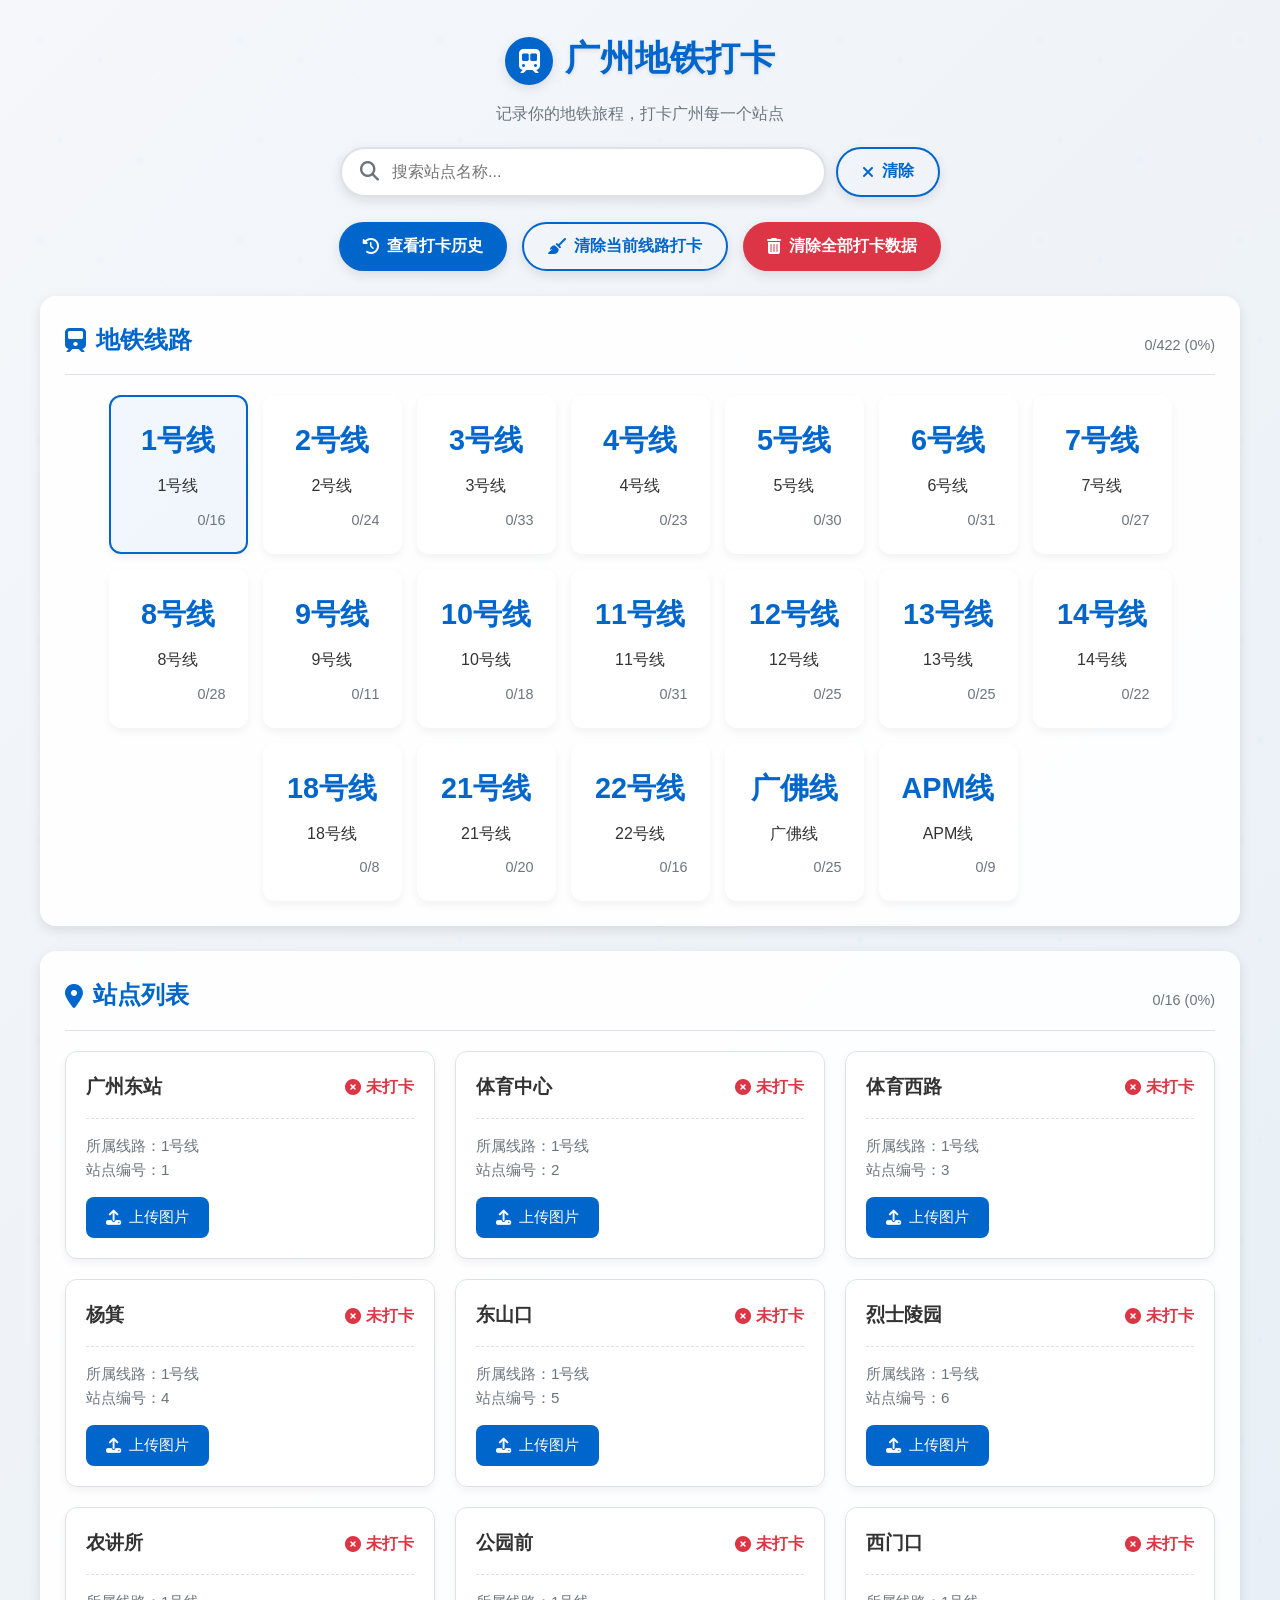
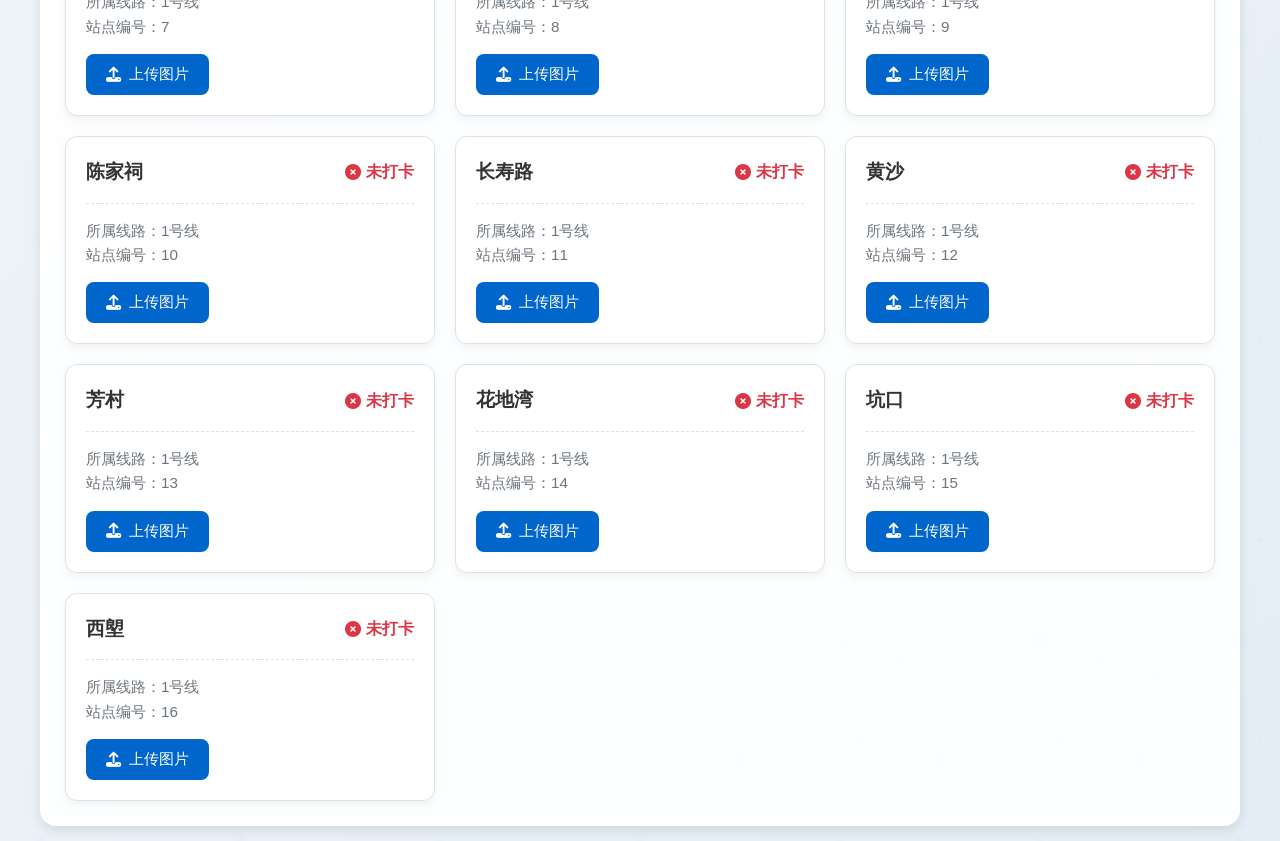
==== commit ef6ebc9c: "Update gzmtr.html" ====
--- a/gzmtr.html
+++ b/gzmtr.html
@@ -947,7 +947,7 @@
             </div>
           </div>
           <div class="station-details">
-            所属线路：${line.name}号线<br>
+            所属线路：${line.name}<br>
             站点编号：${index + 1}
           </div>
           <div class="station-actions">
@@ -1004,7 +1004,7 @@
         return;
       }
       
-      modalMessageEl.textContent = `您确定要清除${currentLine.name}号线的所有打卡数据吗？此操作不可撤销。`;
+      modalMessageEl.textContent = `您确定要清除${currentLine.name}的所有打卡数据吗？此操作不可撤销。`;
       modalEl.classList.add('active');
       
       confirmClearBtn.onclick = () => {
@@ -1015,7 +1015,7 @@
         });
         
         modalEl.classList.remove('active');
-        showToast(`${currentLine.name}号线打卡数据已清除`, 'success');
+        showToast(`${currentLine.name}打卡数据已清除`, 'success');
         
         // 重新渲染
         renderStations(currentLine, searchInputEl.value.trim());
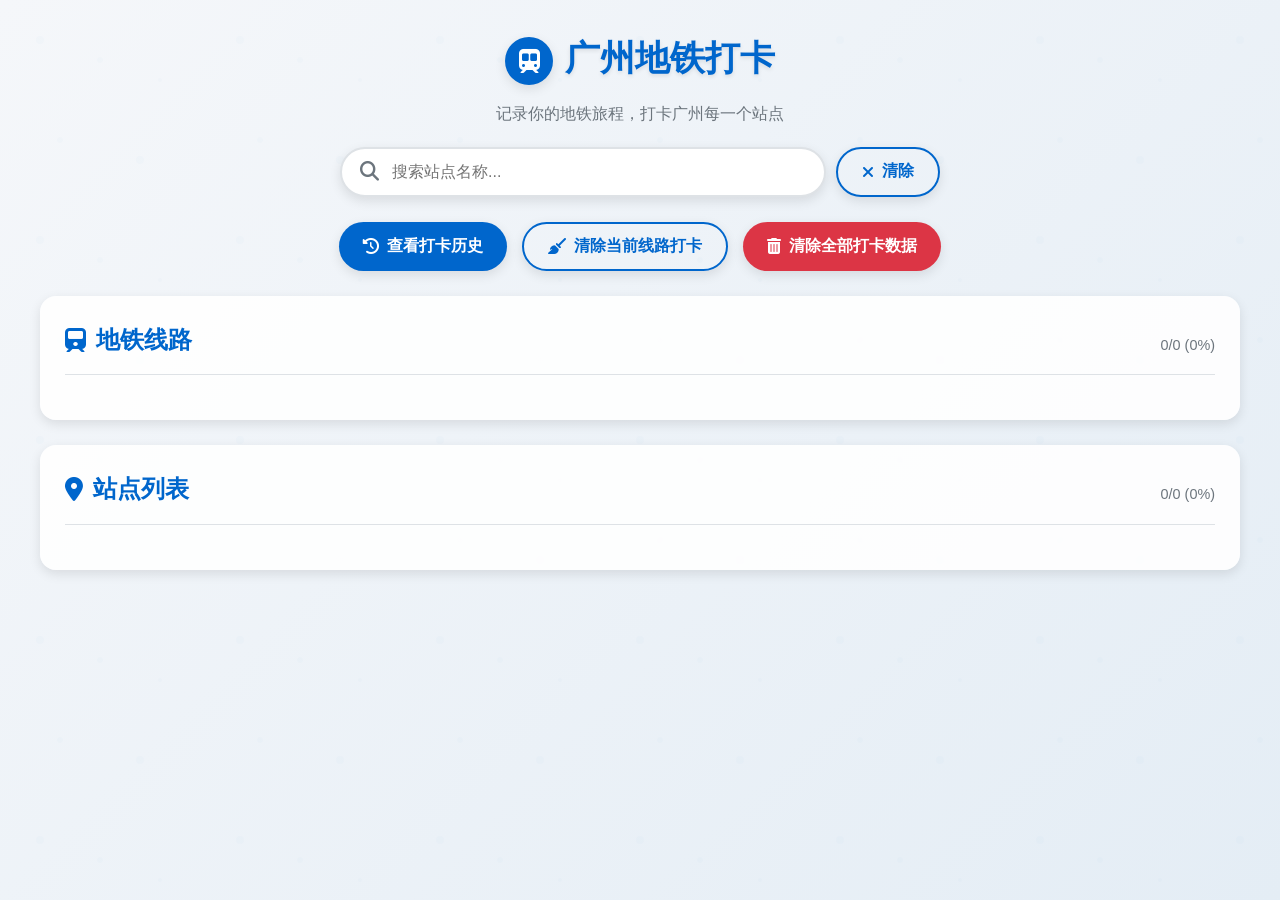
==== commit da66336e: "Update gzmtr.html" ====
--- a/gzmtr.html
+++ b/gzmtr.html
@@ -764,7 +764,7 @@
       },
       {
         name: "14号线",
-        stations: ["嘉禾望岗", "白云东平", "夏良", "太和", "竹料", "钟落潭", "马沥", "新和", "太平", "神岗", "赤草", "从化客运站", "东风", "红卫", "新南", "枫下", "知识城", "何棠下", "旺村", "汤村", "镇龙北", "镇龙"]
+        stations: ["嘉禾望岗", "白云东平", "夏良", "太和", "竹料", "钟落潭", "马沥", "新和", "太平", "神岗", "赤草", "从化客运站", "东风", "红卫", "新南", "枫下", "知识城", "何棠下", "旺村", "汤村", "镇龙北", "镇龙", "彭边", "鹤南", "创意园",马务", "新市墟", "岗贝", "乐嘉路", "广州火车站"]
       },
       {
         name: "18号线",
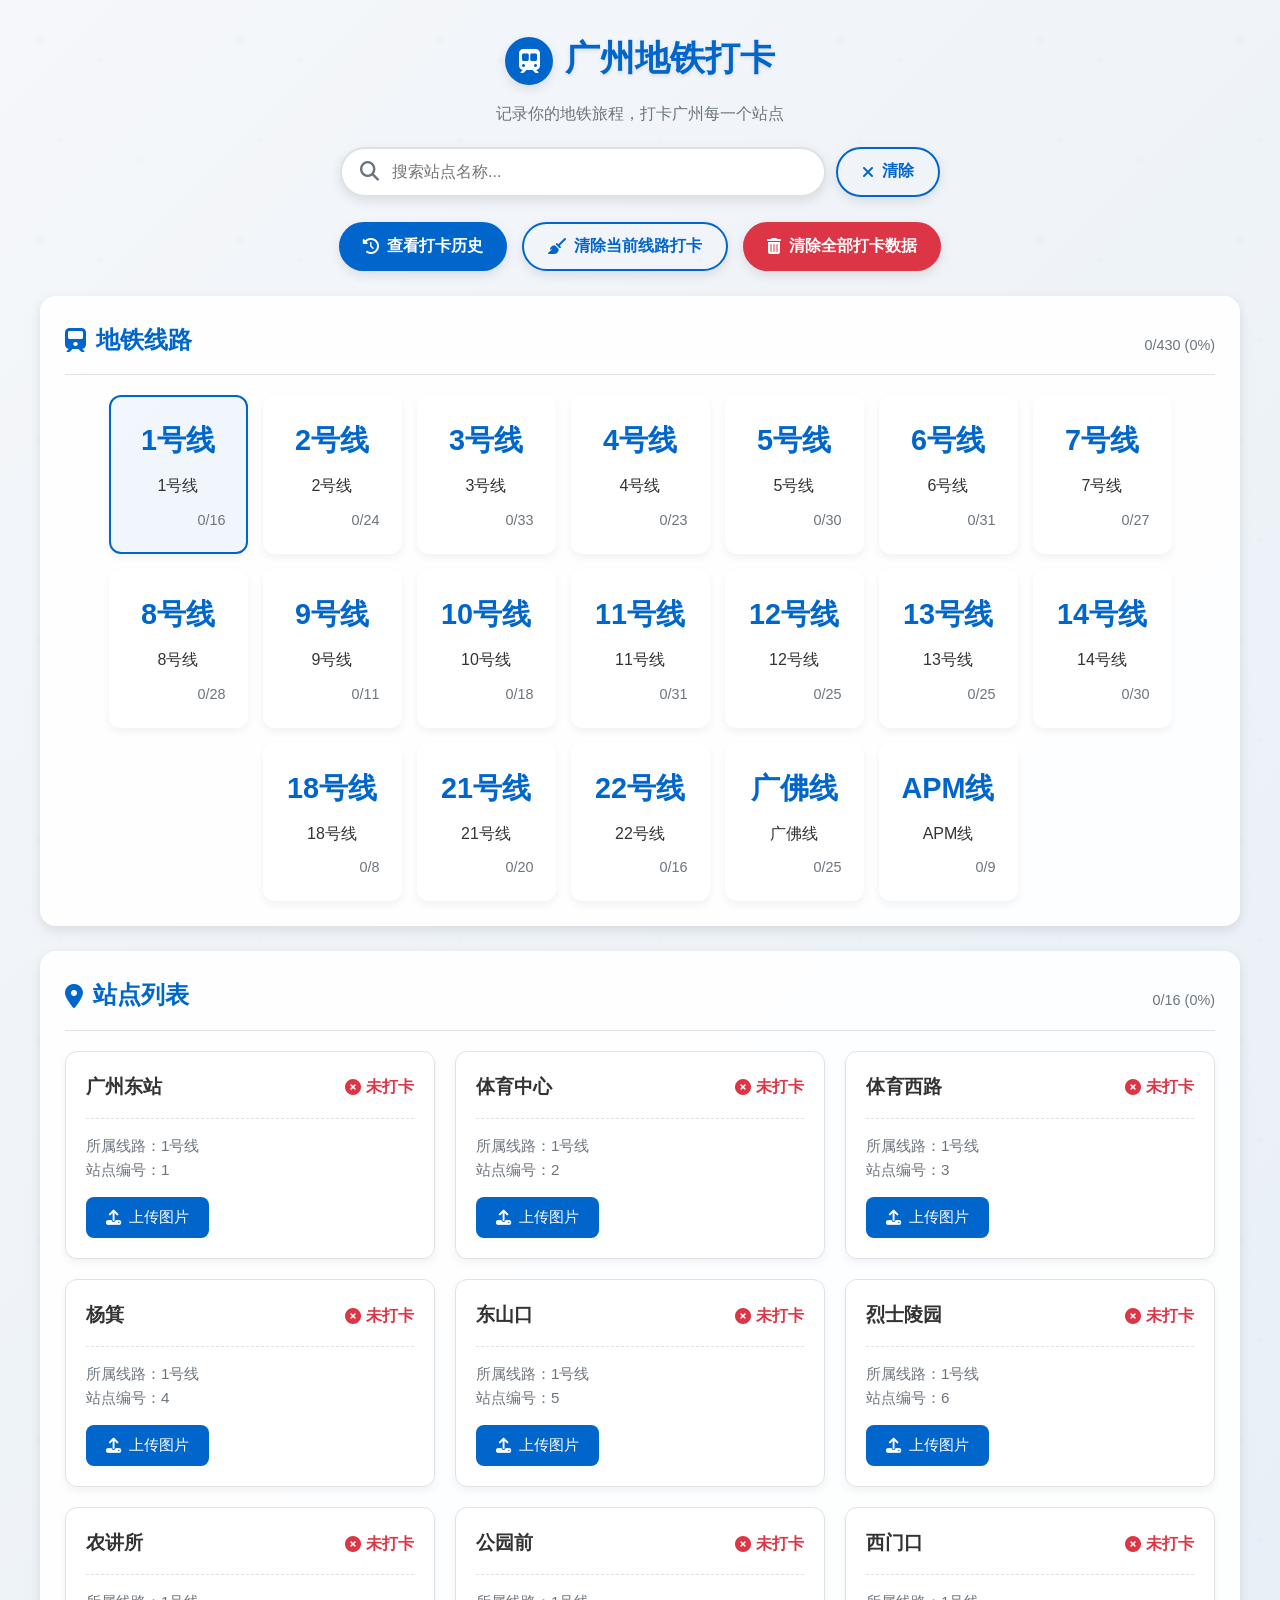
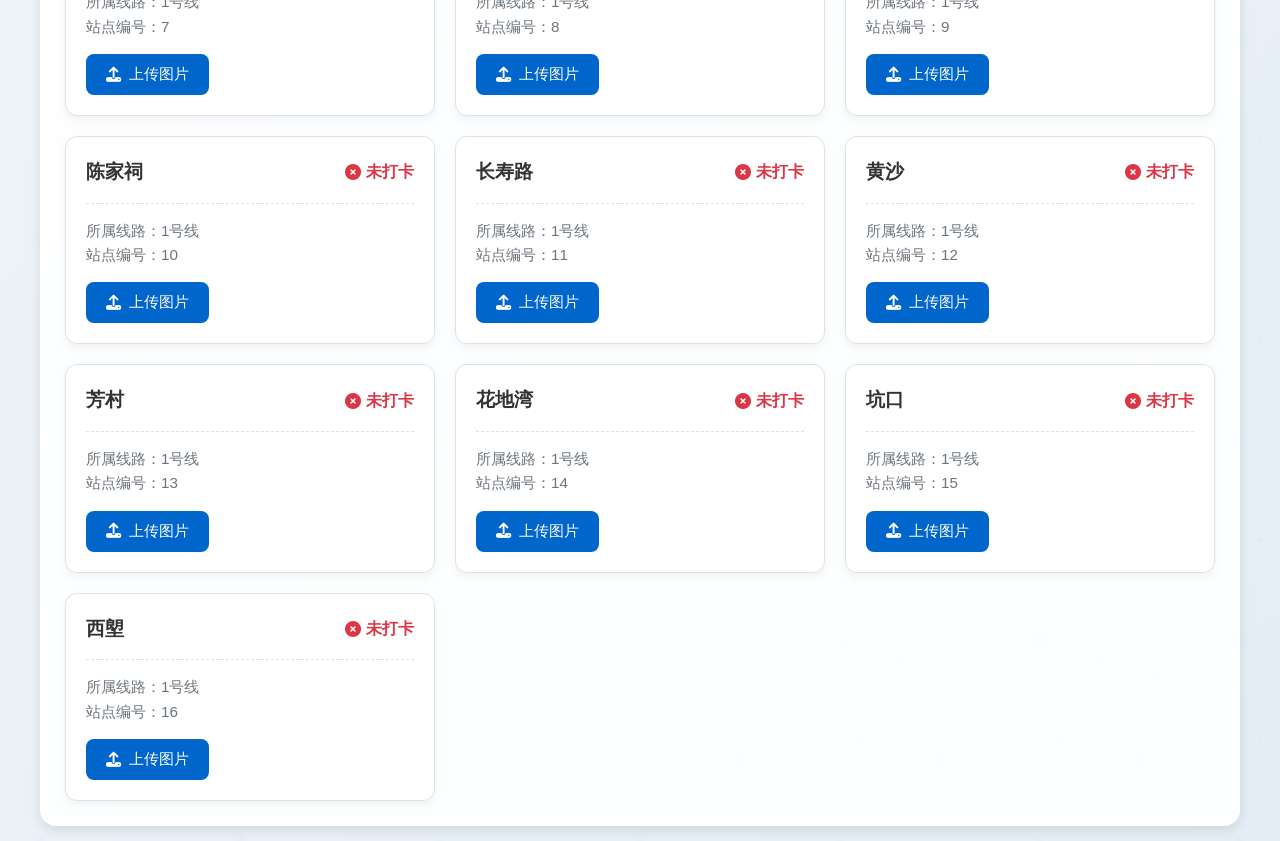
==== commit b3708839: "Update gzmtr.html" ====
--- a/gzmtr.html
+++ b/gzmtr.html
@@ -764,7 +764,7 @@
       },
       {
         name: "14号线",
-        stations: ["嘉禾望岗", "白云东平", "夏良", "太和", "竹料", "钟落潭", "马沥", "新和", "太平", "神岗", "赤草", "从化客运站", "东风", "红卫", "新南", "枫下", "知识城", "何棠下", "旺村", "汤村", "镇龙北", "镇龙", "彭边", "鹤南", "创意园",马务", "新市墟", "岗贝", "乐嘉路", "广州火车站"]
+        stations: ["嘉禾望岗", "白云东平", "夏良", "太和", "竹料", "钟落潭", "马沥", "新和", "太平", "神岗", "赤草", "从化客运站", "东风", "红卫", "新南", "枫下", "知识城", "何棠下", "旺村", "汤村", "镇龙北", "镇龙", "彭边", "鹤南", "创意园", "马务", "新市墟", "岗贝", "乐嘉路", "广州火车站"]
       },
       {
         name: "18号线",
